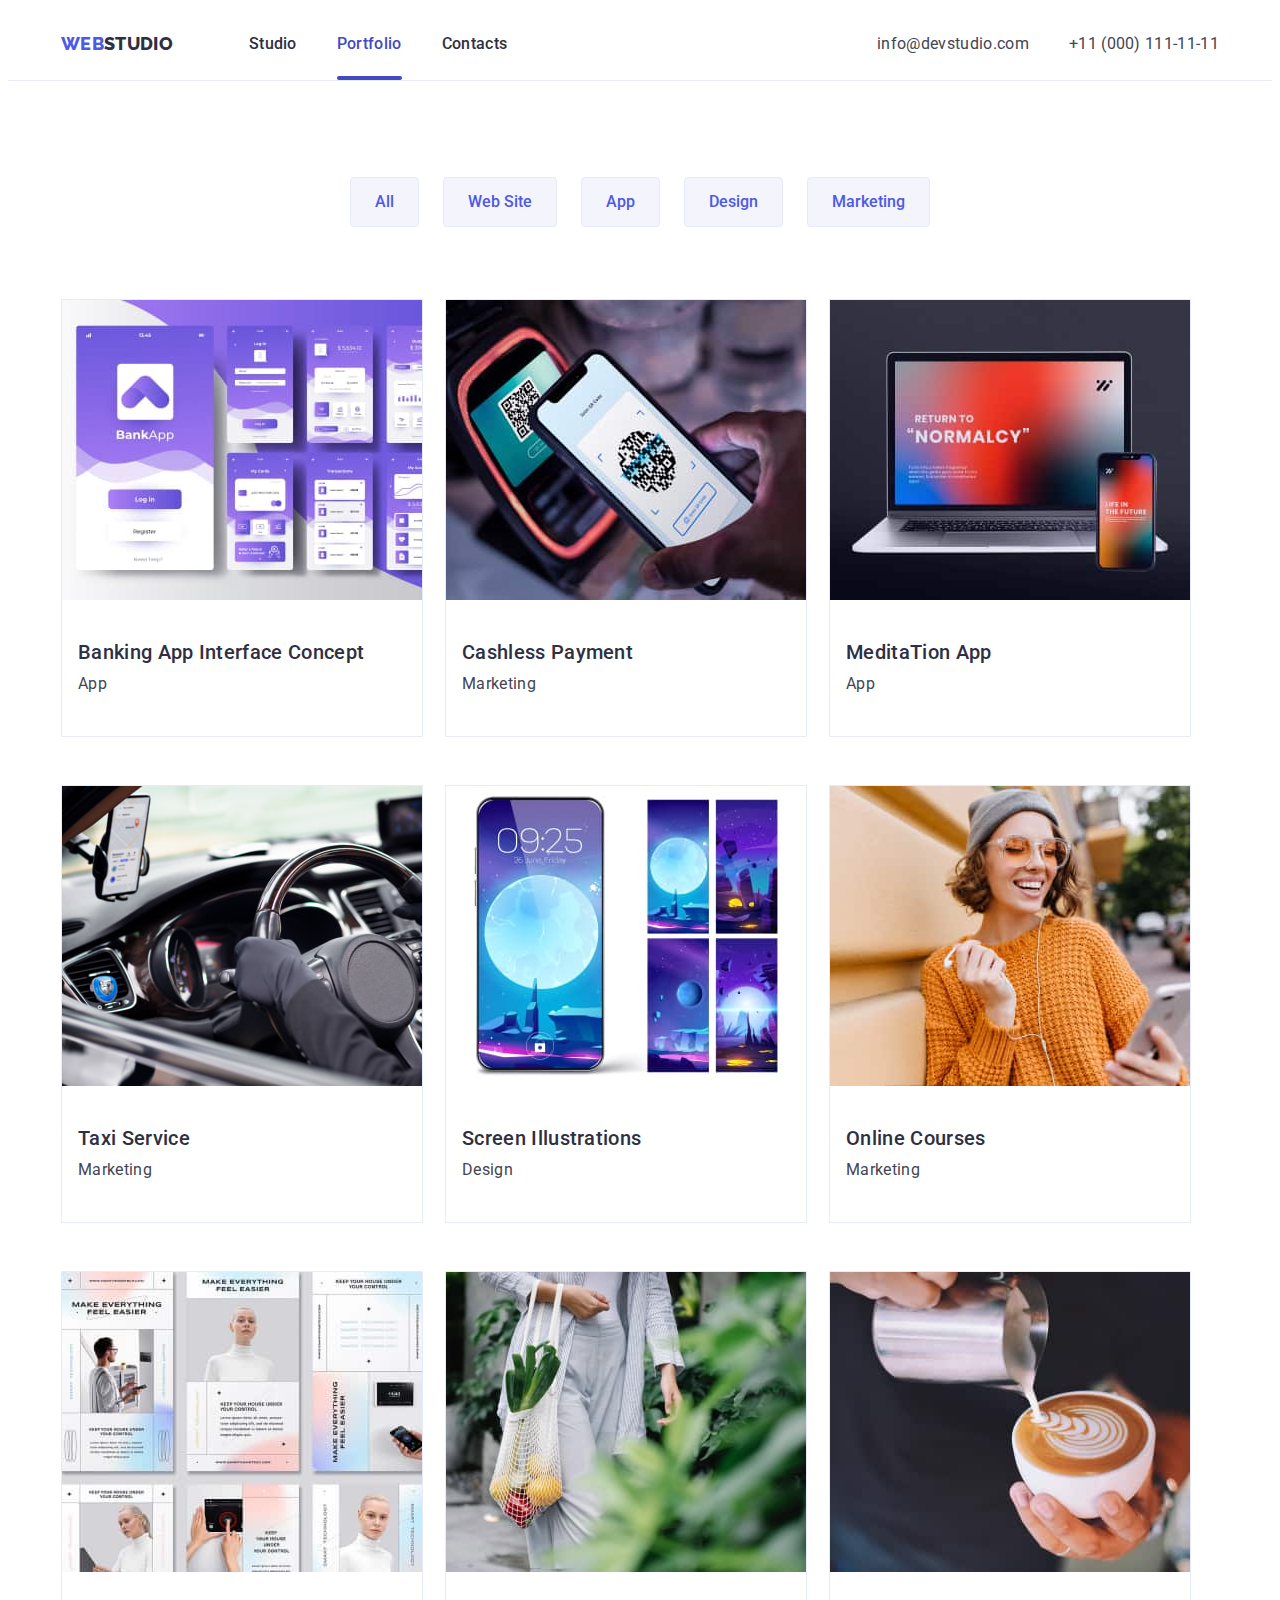
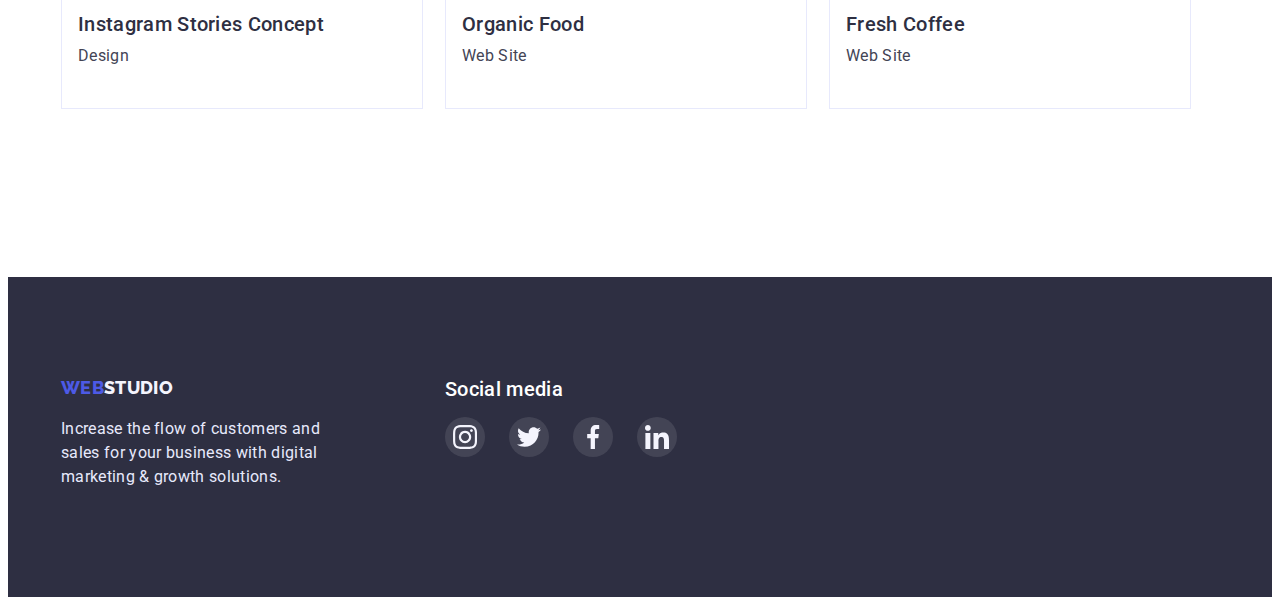
==== portofolio.html @ f8e9d080 "Initial commit" ====
<!DOCTYPE html>
<html lang="en">
  <head>
    <meta charset="UTF-8" />
    <meta http-equiv="X-UA-Compatible" content="IE=edge" />
    <meta name="viewport" content="width=device-width, initial-scale=1.0" />
    <title>Portfolio</title>
    <link rel="preconnect" href="https://fonts.googleapis.com" />
    <link rel="preconnect" href="https://fonts.gstatic.com" crossorigin />
    <link
      href="https://fonts.googleapis.com/css2?family=Raleway:wght@800&family=Roboto:wght@400;500;700&display=swap"
      rel="stylesheet"
    />
    <link
      rel="stylesheet"
      href="https://cdnjs.cloudflare.com/ajax/libs/modern-normalize/1.1.0/modern-normalize.min.css"
      integrity="sha512-wpPYUAdjBVSE4KJnH1VR1HeZfpl1ub8YT/NKx4PuQ5NmX2tKuGu6U/JRp5y+Y8XG2tV+wKQpNHVUX03MfMFn9Q=="
      crossorigin="anonymous"
      referrerpolicy="no-referrer"
    />
    <link rel="stylesheet" href="./css/styles.css" />
  </head>

  <body>
    <!--Шапка-->
    <header class="page-header">
      <div class="container">
        <nav class="site-nav">
          <a class="logo" href="./index.html">
            <span class="logo-accent">Web</span>Studio</a
          >
          <ul class="site-nav list">
            <li class="item">
              <a class="link" href="./index.html">Studio</a>
            </li>
            <li class="item">
              <a class="link current" href="./portofolio.html">Portfolio</a>
            </li>
            <li class="item"><a class="link" href="">Contacts</a></li>
          </ul>
        </nav>

        <address>
          <ul class="auth-nav list">
            <li class="item">
              <a class="link" href="mailto:info@devstudio.com"
                >info@devstudio.com</a
              >
            </li>
            <li class="item">
              <a class="link" href="tel:+110001111111">+11 (000) 111-11-11</a>
            </li>
          </ul>
        </address>
      </div>
    </header>

    <main>
      <section class="portfolio">
        <div class="container">
          <ul class="filters list">
            <li class="item">
              <button class="button" type="button">All</button>
            </li>
            <li class="item">
              <button class="button" type="button">Web Site</button>
            </li>
            <li class="item">
              <button class="button" type="button">App</button>
            </li>
            <li class="item">
              <button class="button" type="button">Design</button>
            </li>
            <li class="item">
              <button class="button" type="button">Marketing</button>
            </li>
          </ul>

          <ul class="portfolio-list list">
            <li class="portfolio-item">
              <a class="portfolio-link" href="">
                <div class="card-thumb">
                  <img
                    class="portfolio-image"
                    src="./images/banking-app.jpg"
                    alt="Banking App Interface"
                    width="360"
                  />
                  <div class="overlay">
                    <p>
                      14 Stylish and User-Friendly App Design Concepts · Task
                      Manager App · Calorie Tracker App · Exotic Fruit Ecommerce
                      App · Cloud Storage App
                    </p>
                  </div>
                </div>
                <div class="card-label">
                  <h3 class="subtitle">Banking App Interface Concept</h3>
                  <p class="text">App</p>
                </div>
              </a>
            </li>
            <li class="portfolio-item">
              <a class="portfolio-link" href="">
                <div class="card-thumb">
                  <img
                    class="image"
                    src="./images/cashless-payment.jpg"
                    alt="Cashless Payment with QR code"
                    width="360"
                  />
                  <div class="overlay">
                    <p>
                      14 Stylish and User-Friendly App Design Concepts · Task
                      Manager App · Calorie Tracker App · Exotic Fruit Ecommerce
                      App · Cloud Storage App
                    </p>
                  </div>
                </div>

                <div class="card-label">
                  <h3 class="subtitle">Cashless Payment</h3>
                  <p class="text">Marketing</p>
                </div>
              </a>
            </li>
            <li class="portfolio-item">
              <a class="portfolio-link" href="">
                <div class="card-thumb">
                  <img
                    class="image"
                    src="./images/meditation-app.jpg"
                    alt="Notebook and mobile phone"
                    width="360"
                  />
                  <div class="overlay">
                    <p>
                      14 Stylish and User-Friendly App Design Concepts · Task
                      Manager App · Calorie Tracker App · Exotic Fruit Ecommerce
                      App · Cloud Storage App
                    </p>
                  </div>
                </div>

                <div class="card-label">
                  <h3 class="subtitle">MeditaTion App</h3>
                  <p class="text">App</p>
                </div>
              </a>
            </li>
            <li class="portfolio-item">
              <a class="portfolio-link" href="">
                <div class="card-thumb">
                  <img
                    class="image"
                    src="./images/taxi-service.jpg"
                    alt="Driver behind wheel"
                    width="360"
                  />
                  <div class="overlay">
                    <p>
                      14 Stylish and User-Friendly App Design Concepts · Task
                      Manager App · Calorie Tracker App · Exotic Fruit Ecommerce
                      App · Cloud Storage App
                    </p>
                  </div>
                </div>

                <div class="card-label">
                  <h3 class="subtitle">Taxi Service</h3>
                  <p class="text">Marketing</p>
                </div>
              </a>
            </li>
            <li class="portfolio-item">
              <a class="portfolio-link" href="">
                <div class="card-thumb">
                  <img
                    class="image"
                    src="./images/screen-illustrations.jpg"
                    alt="Variants of screen ilustration with moon"
                    width="360"
                  />
                  <div class="overlay">
                    <p>
                      14 Stylish and User-Friendly App Design Concepts · Task
                      Manager App · Calorie Tracker App · Exotic Fruit Ecommerce
                      App · Cloud Storage App
                    </p>
                  </div>
                </div>

                <div class="card-label">
                  <h3 class="subtitle">Screen Illustrations</h3>
                  <p class="text">Design</p>
                </div>
              </a>
            </li>
            <li class="portfolio-item">
              <a class="portfolio-link" href="">
                <div class="card-thumb">
                  <img
                    class="image"
                    src="./images/online-courses.jpg"
                    alt="Girl listens sth on the phone"
                    width="360"
                  />
                  <div class="overlay">
                    <p>
                      14 Stylish and User-Friendly App Design Concepts · Task
                      Manager App · Calorie Tracker App · Exotic Fruit Ecommerce
                      App · Cloud Storage App
                    </p>
                  </div>
                </div>

                <div class="card-label">
                  <h3 class="subtitle">Online Courses</h3>
                  <p class="text">Marketing</p>
                </div>
              </a>
            </li>
            <li class="portfolio-item">
              <a class="portfolio-link" href="">
                <div class="card-thumb">
                  <img
                    class="image"
                    src="./images/instagram-stories-concept.jpg"
                    alt="Some photos from instagram"
                    width="360"
                  />
                  <div class="overlay">
                    <p>
                      14 Stylish and User-Friendly App Design Concepts · Task
                      Manager App · Calorie Tracker App · Exotic Fruit Ecommerce
                      App · Cloud Storage App
                    </p>
                  </div>
                </div>

                <div class="card-label">
                  <h3 class="subtitle">Instagram Stories Concept</h3>
                  <p class="text">Design</p>
                </div>
              </a>
            </li>
            <li class="portfolio-item">
              <a class="portfolio-link" href="">
                <div class="card-thumb">
                  <img
                    class="image"
                    src="./images/organic-food.jpg"
                    alt="Vegetables in bag"
                    width="360"
                  />
                  <div class="overlay">
                    <p>
                      14 Stylish and User-Friendly App Design Concepts · Task
                      Manager App · Calorie Tracker App · Exotic Fruit Ecommerce
                      App · Cloud Storage App
                    </p>
                  </div>
                </div>

                <div class="card-label">
                  <h3 class="subtitle">Organic Food</h3>
                  <p class="text">Web Site</p>
                </div>
              </a>
            </li>
            <li class="portfolio-item">
              <a class="portfolio-link" href="">
                <div class="card-thumb">
                  <img
                    class="image"
                    src="./images/fresh-coffee.jpg"
                    alt="Cap of coffee"
                    width="360"
                  />
                  <div class="overlay">
                    <p>
                      14 Stylish and User-Friendly App Design Concepts · Task
                      Manager App · Calorie Tracker App · Exotic Fruit Ecommerce
                      App · Cloud Storage App
                    </p>
                  </div>
                </div>

                <div class="card-label">
                  <h3 class="subtitle">Fresh Coffee</h3>
                  <p class="text">Web Site</p>
                </div>
              </a>
            </li>
          </ul>
        </div>
      </section>
    </main>

    <!--Footer-->
    <footer class="footer">
      <div class="container">
        <div class="studio">
          <a class="logo" href="./index.html">
            <span class="logo-accent">Web</span>Studio</a
          >
          <p class="text">
            Increase the flow of customers and sales for your business with
            digital marketing & growth solutions.
          </p>
        </div>

        <div class="social-media">
          <h3 class="social-media subtitle">Social media</h3>
          <ul class="social-list list">
            <li class="social-item">
              <a class="social-link inverted" href="">
                <svg class="social-icon">
                  <use href="./images/icons.svg#icon-instagram"></use>
                </svg>
              </a>
            </li>
            <li class="social-item">
              <a class="social-link inverted" href="">
                <svg class="social-icon">
                  <use href="./images/icons.svg#icon-twitter"></use>
                </svg>
              </a>
            </li>
            <li class="social-item">
              <a class="social-link inverted" href="">
                <svg class="social-icon">
                  <use href="./images/icons.svg#icon-facebook"></use>
                </svg>
              </a>
            </li>
            <li class="social-item">
              <a class="social-link inverted" href="">
                <svg class="social-icon">
                  <use href="./images/icons.svg#icon-linkedin"></use>
                </svg>
              </a>
            </li>
          </ul>
        </div>
      </div>
    </footer>

    <!--Scripts-->
    <script src="./js/modal.js"></script>
  </body>
</html>
---- css/styles.css ----
:root {
  /*Fonts*/
  --text-color-primary: #434455; /*slate*/
  --text-color-secondary: #e7e9fc; /*cornflower*/
  --title-color-primary: #2e2f42; /*navy blue*/
  --title-color-inverted: #ffffff; /*white*/
  --logo-color-dark: #2e2f42; /*navy blue*/
  --logo-color-light: #f4f4fd; /*cloud*/
  --logo-color-accent: #4d5ae5; /*Iris*/
  --text-color-hover: #404bbf; /*ocean*/
  /*Backgrounds*/
  --bg-color-main: #ffffff; /*white*/
  --bg-color-light-primary: #f4f4fd; /*cloud*/
  --bg-color-light-secondary: #e7e9fc; /*cornflower*/
  --bg-color-modal: #fcfcfc;
  --bg-color-dark: #2e2f42; /*navy blue*/
  --bg-color-accent: #4d5ae5; /*Iris*/
  --bg-color-hover: #404bbf; /*ocean*/
  --bg-color-hover-footer: #31d0aa; /*green*/
  --bg-color-inactive: #8e8f99; /*light slate*/
}

body {
  color: var(--primary-text-color);
  font-family: "Roboto", sans-serif;
  font-weight: 400;
  font-size: 16px;
  line-height: 1.5;
  background-color: var(bg-color-main);
  letter-spacing: 0.02em;
}

p,
h1,
h2,
h3,
h4,
h5,
h6 {
  margin-top: 0;
}
.list {
  display: flex;
  list-style-type: none;
  margin: 0;
  padding: 0;
}

.container {
  width: 1158px;
  margin: 0 auto;
  padding-left: 15px;
  padding-right: 15px;
}

/*Header*/
.page-header {
  background-color: var(--bg-color-main);
  border-bottom: 1px solid var(--bg-color-light-secondary);
}

.page-header .container {
  display: flex;
  align-items: center;
  justify-content: space-between;
}

.logo {
  padding-top: 24px;
  padding-bottom: 24px;
  margin-right: 76px;

  font-family: "Raleway", sans-serif;
  color: var(--logo-color-dark);
  font-weight: 800;
  font-size: 18px;
  line-height: 1.33;
  text-transform: uppercase;
  text-decoration: none;
}
.logo-accent {
  color: var(--logo-color-accent);
}

.site-nav,
.auth-nav {
  display: flex;
}

.site-nav .item:not(:last-child),
.auth-nav .item:not(:last-child) {
  margin-right: 40px;
}

.site-nav .link {
  position: relative;
  display: block;
  padding: 24px 0px;

  color: var(--title-color-primary);
  font-weight: 500;
  font-size: 16px;
  line-height: 1.5;
  text-decoration: none;

  transition: color 250ms cubic-bezier(0.4, 0, 0.2, 1);
}

.site-nav .link.current::after {
  position: absolute;
  bottom: 0;
  left: 0;

  content: "";
  width: 100%;
  height: 4px;

  background-color: currentColor;
  border-radius: 2px;
}

.site-nav .link:focus,
.site-nav .link:hover {
  color: var(--text-color-hover);
}

.site-nav .link.current {
  color: var(--text-color-hover);
}
.auth-nav .link {
  display: block;
  padding-top: 24px;
  padding-bottom: 24px;

  color: var(--text-color-primary);
  font-style: normal;
  text-decoration: none;

  transition: color 250ms cubic-bezier(0.4, 0, 0.2, 1);
}

.auth-nav .link:focus,
.auth-nav .link:hover {
  color: var(--text-color-hover);
}

/*Hero*/
.hero-section {
  max-width: 1440px;
  height: 600px;
  margin-right: auto;
  margin-left: auto;
  padding-top: 188px;
  padding-bottom: 188px;
  text-align: center;
  background-color: var(--bg-color-dark);
  background-image: linear-gradient(
      rgba(46, 47, 66, 0.7),
      rgba(46, 47, 66, 0.7)
    ),
    url(../images/people-office.jpg);
  background-size: cover;
  background-position: center;
}

.hero-section .title {
  margin-left: auto;
  margin-right: auto;
  margin-bottom: 48px;
  width: 496px;

  color: var(--title-color-inverted);
  font-size: 56px;
  line-height: 1.07;
}
.order-button {
  padding: 16px 32px;

  background-color: var(--bg-color-accent);
  color: var(--title-color-inverted);
  border: none;
  border-radius: 4px;
  font-family: inherit;
  font-weight: 500;
  font-size: 16px;
  line-height: 1.5;

  transition: background-color 250ms cubic-bezier(0.4, 0, 0.2, 1);
}

.order-button:hover,
.order-button:focus {
  background-color: var(--bg-color-hover);
  cursor: pointer;
}

/*Features*/
.features-section {
  padding-top: 120px;
  padding-bottom: 120px;
}
.title {
  margin-bottom: 72px;
  color: var(--primary-title-color);
  font-size: 36px;
  line-height: 1.11;
}
.features-list {
  display: flex;
  gap: 24px;
}

.features-box {
  display: flex;
  justify-content: center;
  align-items: center;
  height: 112px;
  background-color: var(--bg-color-light-primary);
}

.subtitle {
  margin-top: 8px;
  margin-bottom: 8px;
  color: var(--title-color-primary);
  font-weight: 500;
  font-size: 20px;
  line-height: 1.2;
}
.text {
  margin-bottom: 8px;
}
.work-list-section {
  padding-bottom: 120px;

  text-align: center;
}
.work-list {
  display: flex;
  justify-content: space-between;
  padding-bottom: 0;
}

.image {
  display: block;
}

/*Our team*/
.our-team-section {
  text-align: center;
  padding-top: 120px;
  padding-bottom: 120px;
  background-color: var(--bg-color-light-primary);
}

.team-list {
  display: flex;
}

.team-card {
  margin-right: 24px;
  background-color: var(--bg-color-main);
  box-shadow: 0px 1px 6px rgba(46, 47, 66, 0.08),
    0px 1px 1px rgba(46, 47, 66, 0.16), 0px 2px 1px rgba(46, 47, 66, 0.08);
  border-radius: 0px 0px 4px 4px;
}

.team-card:last-child {
  margin-right: 0;
}

.card-label {
  padding: 32px 16px;
}

.social-list {
  display: flex;
  justify-content: center;
  gap: 24px;
}

.social-item {
  width: 40px;
  height: 40px;
}

.social-link {
  display: flex;
  justify-content: center;
  align-items: center;
  width: 100%;
  height: 100%;
  background-color: var(--bg-color-accent);
  border-radius: 50%;
  fill: var(--bg-color-light-primary);

  transition: background-color 250ms cubic-bezier(0.4, 0, 0.2, 1);
}

.social-icon {
  width: 16px;
  height: 16px;
  /* fill: currentColor; */
}
.social-link:hover,
.social-link:focus {
  background-color: var(--bg-color-hover);
}

/*Customers*/
.customers-section {
  padding-top: 130px;
  padding-bottom: 120px;
  text-align: center;
}

.customers-list {
  display: flex;
  justify-content: center;
  gap: 24px;
}

.customers-item {
  width: 168px;
  height: 88px;
}
.customers-link {
  display: flex;
  justify-content: center;
  align-items: center;
  width: 100%;
  height: 100%;

  background-color: var(--bg-color-light-main);
  border: 1px solid var(--bg-color-inactive);
  border-radius: 4px;
  fill: var(--bg-color-inactive);

  transition-property: fill, border-color;
  transition-duration: 250ms;
  transition-timing-function: cubic-bezier(0.4, 0, 0.2, 1);
}

.customers-link:hover,
.customers-link:focus {
  fill: var(--bg-color-hover);
  border-color: var(--bg-color-hover);
}

/*Footer*/
.footer {
  background-color: var(--bg-color-dark);
  padding-top: 100px;
  padding-bottom: 100px;
}
.footer .container {
  display: flex;
}

.footer .logo {
  padding: 0 0;
  margin-right: 0;
  margin-bottom: 16px;

  font-family: "Raleway", sans-serif;
  color: var(--logo-color-light);
  font-weight: 800;
  font-size: 18px;
  line-height: 1.17;
  text-transform: uppercase;
}
.footer .text {
  padding-top: 16px;
  width: 264px;
  color: var(--text-color-secondary);
}

.studio {
  display: block;
  margin-right: 120px;
}

.social-media {
  display: block;
}

.social-media .subtitle {
  color: var(--title-color-inverted);
  margin-top: 0;
  margin-bottom: 16px;
}

.social-link.inverted {
  background-color: rgba(255, 255, 255, 0.1);
  fill: var(--logo-color-light);

  transition: background-color 250ms cubic-bezier(0.4, 0, 0.2, 1);
}

.social-media .social-icon {
  width: 24px;
  height: 24px;
}

.social-link.inverted:hover,
.social-link.inverted:focus {
  background-color: var(--bg-color-hover-footer);
}

/*PORTFOLIO*/
.portfolio {
  padding-top: 96px;
  padding-bottom: 120px;
}

.filters {
  display: flex;
  justify-content: center;
  margin-bottom: 72px;
}

.filters .item:not(:last-child) {
  margin-right: 24px;
}

.filters .button {
  padding: 12px 24px;
  background-color: var(--bg-color-light-primary);
  border: 1px solid var(--bg-color-light-secondary);
  border-radius: 4px;
  color: var(--logo-color-accent);
  font-family: inherit;
  font-weight: 500;
  font-size: 16px;
  line-height: 1.5;

  transition-property: background-color, border-color, color, box-shadow;
  transition-duration: 250ms;
  transition-timing-function: cubic-bezier(0.4, 0, 0.2, 1);
}
.filters .button:focus,
.filters .button:hover {
  background-color: var(--bg-color-hover);
  border-color: var(--bg-color-hover);
  box-shadow: 0px 3px 1px rgba(0, 0, 0, 0.1), 0px 2px 1px rgba(0, 0, 0, 0.08),
    0px 2px 2px rgba(0, 0, 0, 0.12);
  color: var(--title-color-inverted);
  cursor: pointer;
}

.portfolio-list {
  display: flex;
  flex-wrap: wrap;
}

.portfolio-item {
  width: 360px;
  margin-right: 24px;
  margin-bottom: 48px;
}

.portfolio-item:nth-child(3n) {
  margin-right: 0;
}

.portfolio-link {
  display: block;
  width: 100%;
  border: 1px solid var(--bg-color-light-secondary);
  text-decoration: none;

  transition: box-shadow 250ms cubic-bezier(0.4, 0, 0.2, 1);
}

.portfolio-link:hover {
  opacity: 1;
  box-shadow: 0px 1px 6px rgba(46, 47, 66, 0.08),
    0px 1px 1px rgba(46, 47, 66, 0.16), 0px 2px 1px rgba(46, 47, 66, 0.08);
}

.card-thumb {
  position: relative;
  overflow: hidden;
}

.portfolio-image {
  display: block;
  width: 100%;
  border-color: transparent;
}

.overlay {
  position: absolute;
  top: 0;
  left: 0;
  width: 100%;
  height: 100%;
  transform: translateY(100%);

  padding: 32px 40px;
  margin-bottom: 0;

  color: var(--logo-color-light);
  background-color: var(--bg-color-accent);

  opacity: 0;

  transition-property: opacity, transform;
  transition-duration: 250ms;
  transition-timing-function: cubic-bezier(0.4, 0, 0.2, 1);
}

.portfolio-link:hover .overlay,
.portfolio-link:focus .overlay {
  transform: translateY(0);
  opacity: 1;
}

.portfolio-item .card-label {
  color: var(--text-color-primary);
}

.backdrop {
  position: fixed;
  top: 0;
  left: 0;
  width: 100%;
  height: 100%;
  padding: 20px 0px;
  background-color: rgba(46, 47, 66, 0.4);

  transition-property: transform, opacity, visibility;
  transition-duration: 250ms;
  transition-timing-function: cubic-bezier(0.4, 0, 0.2, 1);
}

.backdrop.is-hidden {
  opacity: 0;
  visibility: hidden;
  pointer-events: none;

  transform: scale(1.25);
}

.modal {
  position: absolute;
  top: 50%;
  left: 50%;
  transform: translate(-50%, -50%);
  width: 100%;
  height: 100%;
  max-width: 408px;
  max-height: 576px;
  border-radius: 4px;
  background-color: var(--bg-color-modal);
  overflow: auto;
}

.modal-close {
  position: absolute;
  top: 24px;
  right: 24px;

  width: 24px;
  height: 24px;
  background-color: var(--bg-color-light-secondary);
  border: 1px solid rgba(0, 0, 0, 0.1);
  border-radius: 50%;
}

.modal-close:hover {
  background-color: var(--bg-color-hover);
  border-color: var(--bg-color-hover);
  fill: var(--title-color-inverted);
  cursor: pointer;
}

.modal-icon {
  display: block;
  width: 8px;
  height: 8px;
  margin: auto;
}
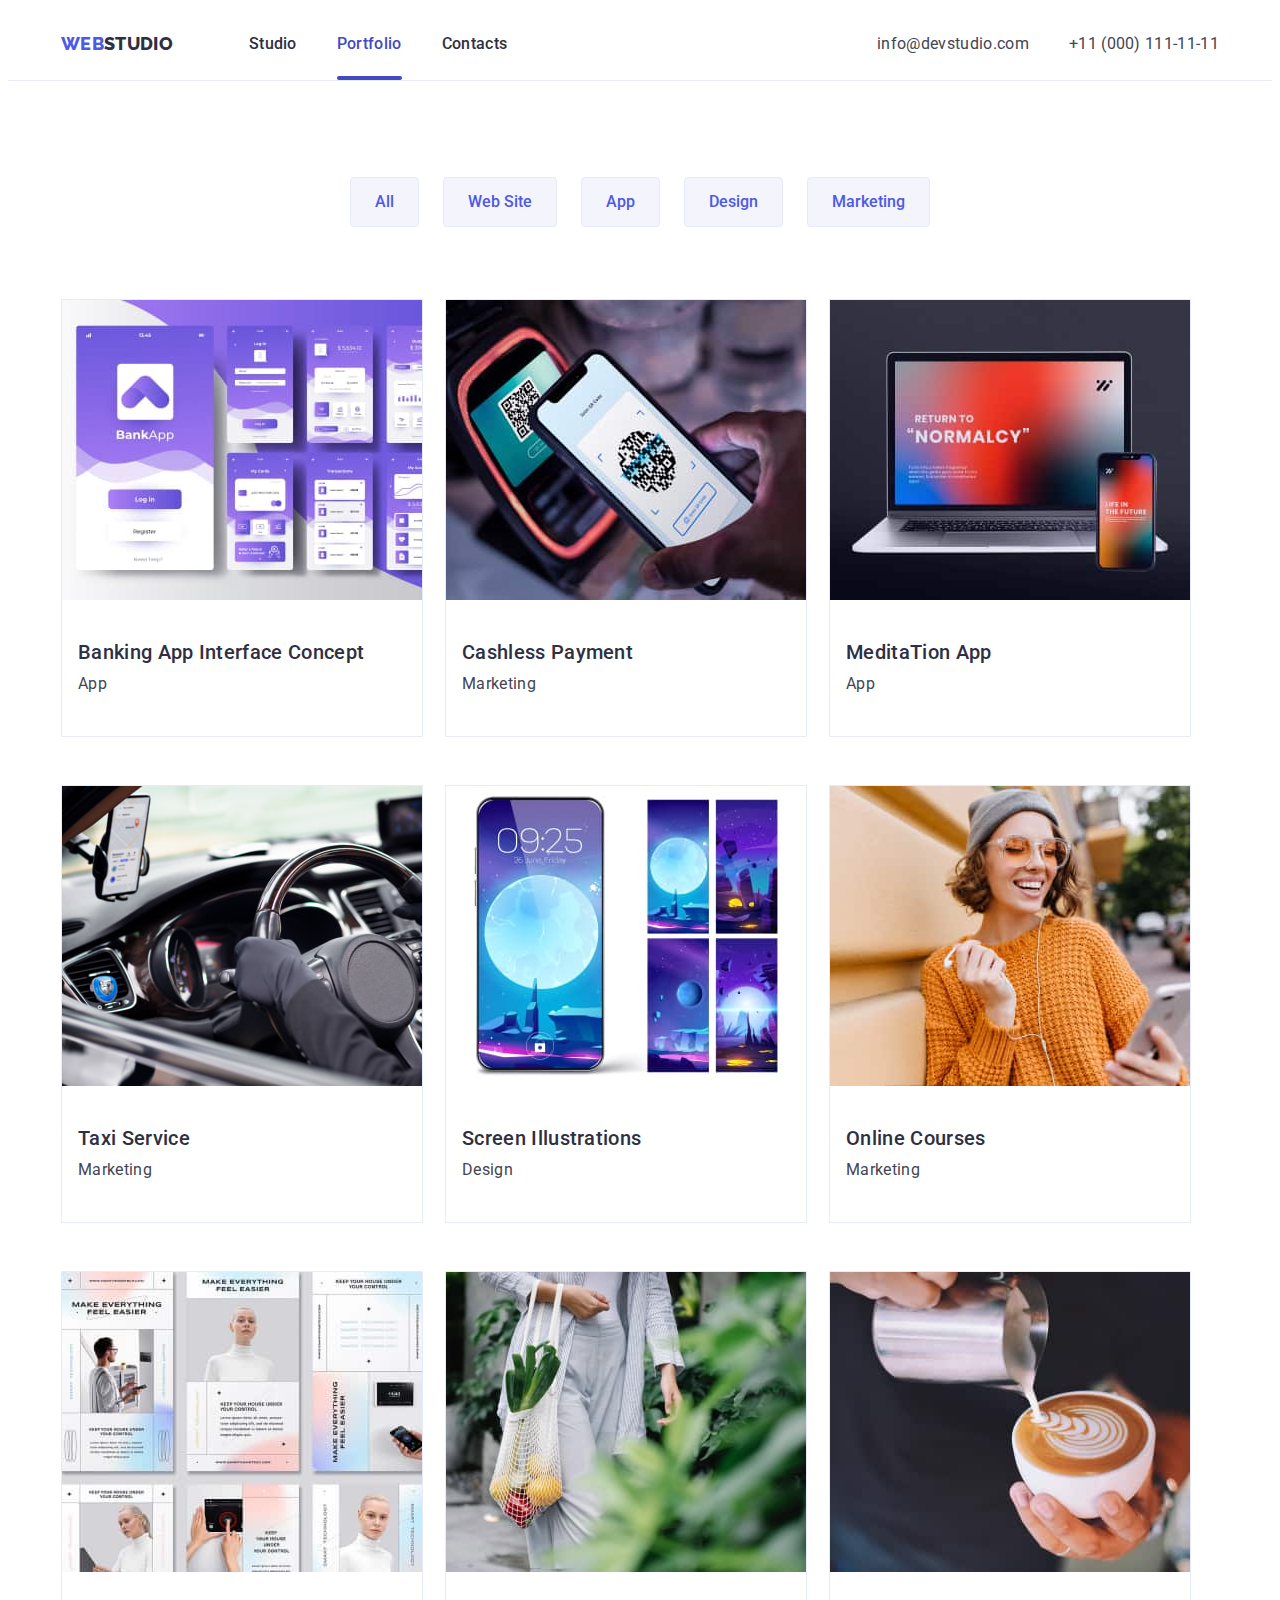
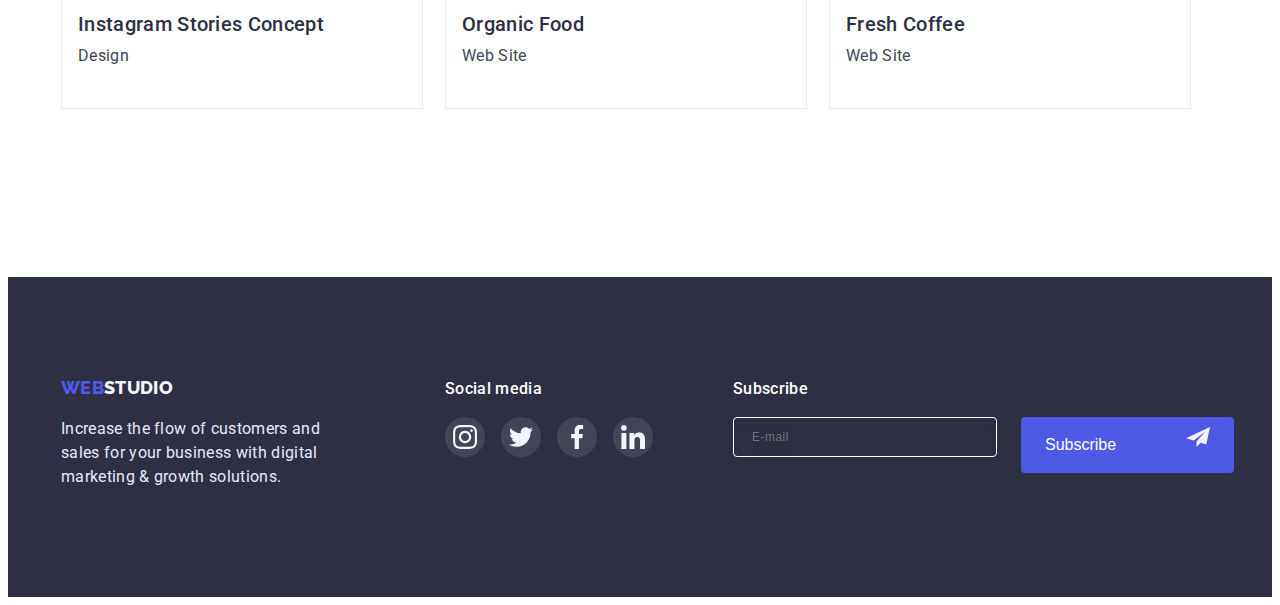
==== commit 70e98c31: "changes 0603" ====
--- a/portofolio.html
+++ b/portofolio.html
@@ -343,6 +343,26 @@
             </li>
           </ul>
         </div>
+        <div class="subscribe">
+          <p class="subtitle">Subscribe</p>
+          <div class="subscribe-form">
+            <label class="email-label">
+              <input
+                class="email-input"
+                type="email"
+                name="email"
+                placeholder="E-mail"
+              />
+            </label>
+
+            <div class="subscribe-send">
+              <button class="subscribe-btn" type="submit">Subscribe</button>
+              <svg class="icon-send">
+                <use href="./images/icons.svg#icon-send"></use>
+              </svg>
+            </div>
+          </div>
+        </div>
       </div>
     </footer>
 
--- a/css/styles.css
+++ b/css/styles.css
@@ -368,6 +368,16 @@
   line-height: 1.17;
   text-transform: uppercase;
 }
+
+.footer .subtitle {
+  margin-top: 0;
+  margin-bottom: 16px;
+  color: var(--title-color-inverted);
+  font-weight: 500;
+  font-size: 16px;
+  line-height: 1.5;
+}
+
 .footer .text {
   padding-top: 16px;
   width: 264px;
@@ -381,12 +391,11 @@
 
 .social-media {
   display: block;
-}
-
-.social-media .subtitle {
-  color: var(--title-color-inverted);
-  margin-top: 0;
-  margin-bottom: 16px;
+  margin-right: 80px;
+}
+
+.social-list.list {
+  gap: 16px;
 }
 
 .social-link.inverted {
@@ -404,6 +413,64 @@
 .social-link.inverted:hover,
 .social-link.inverted:focus {
   background-color: var(--bg-color-hover-footer);
+}
+
+/*Form Subscribe*/
+
+.subscribe-form {
+  display: flex;
+}
+
+.email-label {
+}
+
+.email-input {
+  box-sizing: border-box;
+  width: 264px;
+  height: 40px;
+  margin-right: 24px;
+  padding: 8px 18px;
+
+  border: 1px solid var(--bg-color-main);
+  filter: drop-shadow(0px 4px 4px rgba(0, 0, 0, 0.15));
+  border-radius: 4px;
+  background-color: transparent;
+}
+
+.email-input[placeholder] {
+  color: var(--title-color-inverted);
+  font-size: 12px;
+  line-height: 2;
+  letter-spacing: 0.04em;
+}
+
+.subscribe-send {
+  width: 165px;
+  height: 40px;
+  padding: 8px 24px;
+
+  display: flex;
+  text-align: center;
+  justify-content: space-between;
+  background-color: var(--bg-color-accent);
+  border-radius: 4px;
+}
+
+.subscribe-btn {
+  padding: 0;
+  color: var(--title-color-inverted);
+  font-weight: 500;
+  font-size: 16px;
+  line-height: 1.5;
+
+  background-color: transparent;
+  border: none;
+}
+
+.icon-send {
+  width: 24px;
+  height: 24px;
+  fill: var(--logo-color-light);
 }
 
 /*PORTFOLIO*/
@@ -574,9 +641,78 @@
   cursor: pointer;
 }
 
-.modal-icon {
+.icon-close {
   display: block;
   width: 8px;
   height: 8px;
   margin: auto;
 }
+
+.modal-form {
+  position: absolute;
+  top: 72px;
+  left: 24px;
+  right: 24px;
+  color: var(--bg-color-inactive);
+  font-size: 12px;
+}
+
+.modal-form .subtitle {
+  margin-top: 0;
+  margin-bottom: 16px;
+  margin-left: auto;
+  margin-right: auto;
+  font-size: 16px;
+  line-height: 1.5;
+}
+
+.subscribe-list {
+  display: flex;
+  flex-direction: column;
+}
+
+.subscribe-field {
+  position: relative;
+  margin-bottom: 8px;
+  /*  display: flex;
+  flex-direction: column; */
+}
+
+.subscribe-field .label {
+  margin-bottom: 4px;
+}
+
+.subscribe-field .input {
+  width: 100%;
+  padding: 11px 16px 11px 38px;
+
+  border: 1px solid rgba(33, 33, 33, 0.2);
+  border-radius: 4px;
+}
+
+.icon {
+  position: absolute;
+  top: 11px;
+  left: 16px;
+  width: 18px;
+  height: 24px;
+}
+
+textarea[placeholder] {
+  color: rgba(46, 47, 66, 0.4);
+}
+
+.send-btn {
+  width: 169px;
+  height: 56px;
+  margin: 0 auto;
+  padding: 16px 32px;
+  font-weight: 500;
+  font-size: 16px;
+  line-height: 1.5;
+  color: var(--title-color-inverted);
+  background-color: var(--bg-color-accent);
+  box-shadow: 0px 4px 4px rgba(0, 0, 0, 0.15);
+  border: none;
+  border-radius: 4px;
+}
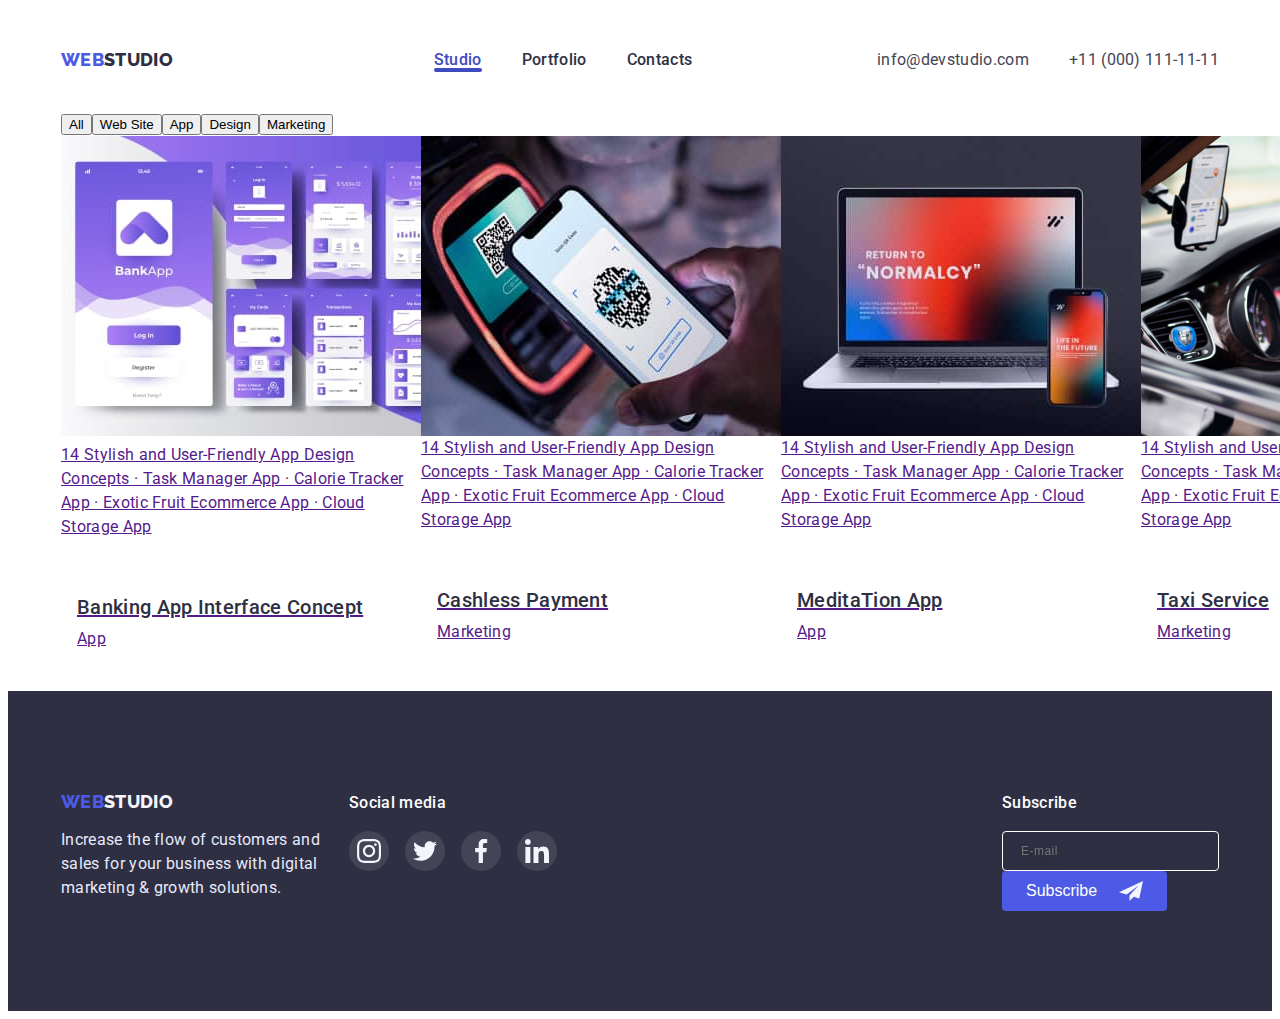
==== commit 0cb0c094: "Changes 1803 modal-menu" ====
--- a/portofolio.html
+++ b/portofolio.html
@@ -22,25 +22,23 @@
   </head>
 
   <body>
-    <!--Шапка-->
     <header class="page-header">
-      <div class="container">
-        <nav class="site-nav">
-          <a class="logo" href="./index.html">
-            <span class="logo-accent">Web</span>Studio</a
-          >
+      <div class="menu-desktop container">
+        <a class="logo" href="./index.html">
+          <span class="logo-accent">Web</span>Studio</a
+        >
+        <nav class="nav-desktop">
           <ul class="site-nav list">
             <li class="item">
-              <a class="link" href="./index.html">Studio</a>
-            </li>
-            <li class="item">
-              <a class="link current" href="./portofolio.html">Portfolio</a>
+              <a class="link current" href="./index.html">Studio</a>
+            </li>
+            <li class="item">
+              <a class="link" href="./portofolio.html">Portfolio</a>
             </li>
             <li class="item"><a class="link" href="">Contacts</a></li>
           </ul>
         </nav>
-
-        <address>
+        <address class="auth-desktop">
           <ul class="auth-nav list">
             <li class="item">
               <a class="link" href="mailto:info@devstudio.com"
@@ -52,6 +50,84 @@
             </li>
           </ul>
         </address>
+        <button
+          class="menu-button js-open-menu"
+          type="button"
+          aria-expanded="false"
+        >
+          <svg width="40" height="40" aria-label="mobile menu">
+            <use
+              class="icon-menu"
+              href="./images/icons.svg#icon-menu-burger"
+            ></use>
+          </svg>
+        </button>
+      </div>
+
+      <div class="menu-mobile js-menu-container">
+        <div class="container">
+          <button class="modal-close js-close-menu" type="button">
+            <svg class="icon-close">
+              <use href="./images/icons.svg#icon-close"></use>
+            </svg>
+          </button>
+          <nav class="mobile-nav">
+            <ul class="site-nav list">
+              <li class="item">
+                <a class="link current" href="./index.html">Studio</a>
+              </li>
+              <li class="item">
+                <a class="link" href="./portofolio.html">Portfolio</a>
+              </li>
+              <li class="item"><a class="link" href="">Contacts</a></li>
+            </ul>
+          </nav>
+
+          <address class="mobile-auth">
+            <ul class="auth-nav list">
+              <li class="item">
+                <a class="link tel" href="tel:+110001111111"
+                  >+11 (000) 111-11-11</a
+                >
+              </li>
+              <li class="item">
+                <a class="link" href="mailto:info@devstudio.com"
+                  >info@devstudio.com</a
+                >
+              </li>
+              <ul class="social-list list">
+                <li class="social-item">
+                  <a class="social-link" href="">
+                    <svg class="social-icon">
+                      <use href="./images/icons.svg#icon-instagram"></use>
+                    </svg>
+                  </a>
+                </li>
+                <li class="social-item">
+                  <a class="social-link" href="">
+                    <svg class="social-icon">
+                      <use href="./images/icons.svg#icon-twitter"></use>
+                    </svg>
+                  </a>
+                </li>
+                <li class="social-item">
+                  <a class="social-link" href="">
+                    <svg class="social-icon">
+                      <use href="./images/icons.svg#icon-facebook"></use>
+                    </svg>
+                  </a>
+                </li>
+                <li class="social-item">
+                  <a class="social-link" href="">
+                    <svg class="social-icon">
+                      <use href="./images/icons.svg#icon-linkedin"></use>
+                    </svg>
+                  </a>
+                </li>
+              </ul>
+            </ul>
+          </address>
+        </div>
       </div>
     </header>
 
@@ -297,7 +373,6 @@
       </section>
     </main>
 
-    <!--Footer-->
     <footer class="footer">
       <div class="container">
         <div class="studio">
--- a/css/styles.css
+++ b/css/styles.css
@@ -39,6 +39,7 @@
 h6 {
   margin-top: 0;
 }
+
 .list {
   display: flex;
   list-style-type: none;
@@ -47,29 +48,105 @@
 }
 
 .container {
-  width: 1158px;
+  width: 100%;
   margin: 0 auto;
-  padding-left: 15px;
-  padding-right: 15px;
+  padding-left: 16px;
+  padding-right: 16px;
+}
+@media screen and (min-width: 428px) {
+  .container {
+    max-width: 428px;
+  }
+}
+@media screen and (min-width: 768px) {
+  .container {
+    max-width: 768px;
+  }
+}
+@media screen and (min-width: 1200px) {
+  .container {
+    max-width: 1158px;
+    padding-left: 15px;
+    padding-right: 15px;
+  }
 }
 
 /*Header*/
-.page-header {
-  background-color: var(--bg-color-main);
-  border-bottom: 1px solid var(--bg-color-light-secondary);
-}
-
-.page-header .container {
+
+/*desktop-menu*/
+.menu-desktop {
   display: flex;
   align-items: center;
   justify-content: space-between;
-}
-
+  width: 100%;
+}
+@media screen and (max-width: 767px) {
+  .nav-desktop,
+  .auth-desktop {
+    display: none;
+  }
+}
+@media screen and (msn-width: 768px) {
+  .nav-desktop,
+  .auth-desktop {
+    display: block;
+  }
+}
+.site-nav,
+.auth-nav {
+  gap: 40px;
+}
+@media screen and (min-width: 768px) and (max-width: 1199px) {
+  .auth-nav {
+    flex-direction: column;
+    row-gap: 12px;
+  }
+}
+.site-nav .link {
+  position: relative;
+  display: block;
+  color: var(--title-color-primary);
+  font-weight: 500;
+  font-size: 16px;
+  line-height: 1.5;
+  text-decoration: none;
+  transition: color 250ms cubic-bezier(0.4, 0, 0.2, 1);
+}
+.site-nav .link.current::after {
+  position: absolute;
+  bottom: 0;
+  left: 0;
+  content: "";
+  width: 100%;
+  height: 4px;
+  background-color: currentColor;
+  border-radius: 2px;
+}
+@media screen and (max-width: 767px) {
+  .site-nav .link.current::after {
+    display: none;
+  }
+}
+.site-nav .link:focus,
+.site-nav .link:hover {
+  color: var(--text-color-hover);
+}
+.site-nav .link.current {
+  color: var(--text-color-hover);
+}
+.auth-nav .link {
+  display: block;
+  color: var(--text-color-primary);
+  font-style: normal;
+  text-decoration: none;
+  transition: color 250ms cubic-bezier(0.4, 0, 0.2, 1);
+}
+.auth-nav .link:focus,
+.auth-nav .link:hover {
+  color: var(--text-color-hover);
+}
 .logo {
-  padding-top: 24px;
-  padding-bottom: 24px;
-  margin-right: 76px;
-
+  display: block;
   font-family: "Raleway", sans-serif;
   color: var(--logo-color-dark);
   font-weight: 800;
@@ -78,80 +155,118 @@
   text-transform: uppercase;
   text-decoration: none;
 }
+@media screen and (min-width: 768px) {
+  .logo {
+    margin-right: 120px;
+  }
+}
+@media screen and (min-width: 1200px) {
+  .logo {
+    margin-right: 76px;
+  }
+}
 .logo-accent {
   color: var(--logo-color-accent);
 }
 
-.site-nav,
+.menu-button {
+  display: inline-flex;
+  margin: 0;
+  padding: 0;
+  stroke: var(--logo-color-dark);
+  border: none;
+  background-color: transparent;
+}
+@media screen and (min-width: 768px) {
+  .menu-button {
+    display: none;
+  }
+}
+
+/*mobile-menu*/
+.menu-mobile {
+  position: fixed;
+  top: 0;
+  right: 0;
+  width: 100%;
+  height: 100%;
+  padding: 40px;
+  padding-right: 35px;
+  background-color: rgba(46, 47, 66, 0.4);
+  opacity: 0;
+  visibility: hidden;
+  pointer-events: none;
+
+  transition-property: transform, opacity, visibility;
+  transition-duration: 250ms;
+  transition-timing-function: cubic-bezier(0.4, 0, 0.2, 1);
+}
+@media screen and (min-width: 768px) {
+  .menu-mobile {
+    display: none;
+  }
+}
+@media screen and (max-width: 767px) {
+  .menu-mobile.is-open {
+    opacity: 1;
+    visibility: visible;
+    pointer-events: auto;
+  }
+}
+.menu-mobile > .container {
+  position: fixed;
+  top: 0;
+  right: 0;
+  height: 100%;
+  min-width: 328px;
+  max-height: 796px;
+  display: flex;
+  flex-direction: column;
+  justify-content: space-between;
+  background-color: var(--bg-color-main);
+}
+
+.mobile-nav,
 .auth-nav {
-  display: flex;
-}
-
-.site-nav .item:not(:last-child),
-.auth-nav .item:not(:last-child) {
-  margin-right: 40px;
-}
-
-.site-nav .link {
-  position: relative;
-  display: block;
-  padding: 24px 0px;
-
-  color: var(--title-color-primary);
+  padding-top: 40px;
+  padding-bottom: 40px;
+}
+
+.menu-mobile .site-nav,
+.menu-mobile .auth-nav {
+  flex-direction: column;
+  width: fit-content;
+}
+
+.menu-mobile .auth-nav .link.tel,
+.menu-mobile .site-nav .link {
+  font-weight: 700;
+  font-size: 36px;
+  line-height: 1.11;
+  letter-spacing: 0.02em;
+}
+.menu-mobile .auth-nav .link {
+  width: 353px;
   font-weight: 500;
-  font-size: 16px;
-  line-height: 1.5;
-  text-decoration: none;
-
-  transition: color 250ms cubic-bezier(0.4, 0, 0.2, 1);
-}
-
-.site-nav .link.current::after {
-  position: absolute;
-  bottom: 0;
-  left: 0;
-
-  content: "";
-  width: 100%;
-  height: 4px;
-
-  background-color: currentColor;
-  border-radius: 2px;
-}
-
-.site-nav .link:focus,
-.site-nav .link:hover {
-  color: var(--text-color-hover);
-}
-
-.site-nav .link.current {
-  color: var(--text-color-hover);
-}
-.auth-nav .link {
-  display: block;
-  padding-top: 24px;
-  padding-bottom: 24px;
-
-  color: var(--text-color-primary);
-  font-style: normal;
-  text-decoration: none;
-
-  transition: color 250ms cubic-bezier(0.4, 0, 0.2, 1);
-}
-
-.auth-nav .link:focus,
-.auth-nav .link:hover {
-  color: var(--text-color-hover);
-}
-
-/*Hero*/
+  font-size: 20px;
+  line-height: 1.2;
+}
+.auth-nav .social-list.list {
+  gap: 56px;
+}
+.menu-mobile .social-icon {
+  width: 24px;
+  height: 24px;
+}
+
+/*HERO*/
 .hero-section {
   max-width: 1440px;
-  height: 600px;
+  height: 432px;
   margin-right: auto;
   margin-left: auto;
-  padding-top: 188px;
-  padding-bottom: 188px;
+  padding-top: 112px;
+  padding-bottom: 112px;
   text-align: center;
   background-color: var(--bg-color-dark);
   background-image: linear-gradient(
@@ -163,16 +278,41 @@
   background-position: center;
 }
 
+@media screen and (min-width: 768px) {
+  .hero-section {
+    height: 436px;
+  }
+}
+
+@media screen and (min-width: 1200px) {
+  .hero-section {
+    height: 600px;
+    padding-top: 188px;
+    padding-bottom: 188px;
+  }
+}
+
 .hero-section .title {
   margin-left: auto;
   margin-right: auto;
-  margin-bottom: 48px;
-  width: 496px;
+  margin-bottom: 72px;
+  width: 320px;
 
   color: var(--title-color-inverted);
-  font-size: 56px;
-  line-height: 1.07;
-}
+  font-size: 36px;
+  line-height: 1.111;
+}
+
+@media screen and (min-width: 768px) {
+  .hero-section .title {
+    margin-bottom: 48px;
+    width: 496px;
+
+    font-size: 56px;
+    line-height: 1.07;
+  }
+}
+
 .order-button {
   padding: 16px 32px;
 
@@ -196,18 +336,55 @@
 
 /*Features*/
 .features-section {
-  padding-top: 120px;
-  padding-bottom: 120px;
-}
-.title {
-  margin-bottom: 72px;
-  color: var(--primary-title-color);
-  font-size: 36px;
-  line-height: 1.11;
-}
+  padding-top: 96px;
+  padding-bottom: 96px;
+}
+
+@media screen and (min-width: 1200px) {
+  .features-section {
+    padding-top: 120px;
+    padding-bottom: 120px;
+  }
+}
+
 .features-list {
-  display: flex;
-  gap: 24px;
+  flex-direction: column;
+  align-items: center;
+  gap: 72px;
+}
+
+@media screen and (min-width: 768px) {
+  .features-list {
+    flex-direction: row;
+    /* justify-content: center; */
+    flex-wrap: wrap;
+    column-gap: 24px;
+  }
+}
+
+@media screen and (min-width: 1200px) {
+  .features-list {
+    flex-wrap: nowrap;
+  }
+}
+
+.features-item {
+  flex-basis: 100%;
+  max-width: 396px;
+}
+
+@media screen and (min-width: 768px) {
+  .features-item {
+    flex-basis: calc((100%-24px) / 2);
+    max-width: 356px;
+  }
+}
+
+@media screen and (min-width: 1200px) {
+  .features-item {
+    align-items: flex-start;
+    flex-basis: calc((100%-72px) / 4);
+  }
 }
 
 .features-box {
@@ -218,22 +395,59 @@
   background-color: var(--bg-color-light-primary);
 }
 
+@media screen and (max-width: 1199px) {
+  .features-box {
+    display: none;
+  }
+}
+
 .subtitle {
   margin-top: 8px;
   margin-bottom: 8px;
   color: var(--title-color-primary);
-  font-weight: 500;
-  font-size: 20px;
-  line-height: 1.2;
+  text-align: center;
+  font-weight: 700;
+  font-size: 36px;
+  line-height: 1.111;
+}
+
+@media screen and (min-width: 768px) {
+  .subtitle {
+    text-align: start;
+  }
+}
+
+@media screen and (min-width: 1200px) {
+  .subtitle {
+    text-align: start;
+    font-weight: 500;
+    font-size: 20px;
+    line-height: 1.2;
+  }
 }
 .text {
   margin-bottom: 8px;
 }
+
+/*Work-list*/
 .work-list-section {
   padding-bottom: 120px;
-
   text-align: center;
 }
+
+@media screen and (max-width: 1199px) {
+  .work-list-section {
+    display: none;
+  }
+}
+
+.title {
+  margin-bottom: 72px;
+  color: var(--primary-title-color);
+  font-size: 36px;
+  line-height: 1.11;
+}
+
 .work-list {
   display: flex;
   justify-content: space-between;
@@ -245,31 +459,72 @@
 }
 
 /*Our team*/
+
 .our-team-section {
   text-align: center;
-  padding-top: 120px;
-  padding-bottom: 120px;
+  padding-top: 96px;
+  padding-bottom: 96px;
   background-color: var(--bg-color-light-primary);
 }
 
+@media screen and (min-width: 1200px) {
+  .features-section {
+    padding-top: 120px;
+    padding-bottom: 120px;
+  }
+}
+
 .team-list {
-  display: flex;
+  flex-direction: column;
+  align-items: center;
+  justify-content: center;
+  margin-bottom: -72px;
+  /*  margin-right: -24px; */
+}
+
+@media screen and (min-width: 768px) {
+  .team-list {
+    flex-direction: row;
+    flex-wrap: wrap;
+    gap: 24px;
+  }
 }
 
 .team-card {
-  margin-right: 24px;
+  margin-bottom: 72px;
+  width: 264px;
   background-color: var(--bg-color-main);
   box-shadow: 0px 1px 6px rgba(46, 47, 66, 0.08),
     0px 1px 1px rgba(46, 47, 66, 0.16), 0px 2px 1px rgba(46, 47, 66, 0.08);
   border-radius: 0px 0px 4px 4px;
 }
 
-.team-card:last-child {
-  margin-right: 0;
+@media screen and (min-width: 768px) {
+  .team-card {
+  }
+}
+
+@media screen and (min-width: 1200px) {
+  .team-card {
+    margin-bottom: 72px;
+  }
 }
 
 .card-label {
   padding: 32px 16px;
+}
+
+.team-subtitle {
+  margin-bottom: 8px;
+  color: var(--title-color-primary);
+  text-align: center;
+  font-weight: 500;
+  font-size: 20px;
+  line-height: 1.2;
+}
+
+.team-text {
+  margin-bottom: 8px;
 }
 
 .social-list {
@@ -299,8 +554,8 @@
 .social-icon {
   width: 16px;
   height: 16px;
-  /* fill: currentColor; */
-}
+}
+
 .social-link:hover,
 .social-link:focus {
   background-color: var(--bg-color-hover);
@@ -316,13 +571,25 @@
 .customers-list {
   display: flex;
   justify-content: center;
-  gap: 24px;
-}
-
+  flex-wrap: wrap;
+  gap: 72px 16px;
+}
+
+@media screen and (min-width: 768px) {
+  .customers-list {
+    gap: 72px 24px;
+  }
+}
 .customers-item {
-  width: 168px;
+  width: 190px;
   height: 88px;
 }
+@media screen and (min-width: 768px) {
+  .customers-item {
+    width: 168px;
+  }
+}
+
 .customers-link {
   display: flex;
   justify-content: center;
@@ -349,11 +616,46 @@
 /*Footer*/
 .footer {
   background-color: var(--bg-color-dark);
-  padding-top: 100px;
-  padding-bottom: 100px;
+  padding-top: 96px;
+  padding-bottom: 96px;
+}
+@media screen and (min-width: 1200px) {
+  .footer {
+    padding-top: 100px;
+    padding-bottom: 100px;
+  }
 }
 .footer .container {
   display: flex;
+  flex-direction: column;
+  justify-content: center;
+  row-gap: 72px;
+}
+@media screen and (min-width: 768px) {
+  .footer .container {
+    flex-direction: row;
+    justify-content: flex-start;
+    flex-wrap: wrap;
+  }
+}
+@media screen and (min-width: 768px) and (max-width: 1199px) {
+  .footer .container {
+    padding-left: 108px;
+    padding-right: 108px;
+  }
+}
+
+.footer .studio {
+  max-width: 268px;
+  margin-right: auto;
+  margin-left: auto;
+}
+@media screen and (min-width: 768px) {
+  .footer .studio {
+    max-width: 264px;
+    margin-right: 24px;
+    margin-left: 0;
+  }
 }
 
 .footer .logo {
@@ -369,7 +671,30 @@
   text-transform: uppercase;
 }
 
-.footer .subtitle {
+@media screen and (max-width: 767px) {
+  .footer .logo {
+    text-align: center;
+    margin-right: auto;
+  }
+}
+
+.studio .text {
+  margin-bottom: 0;
+  color: var(--text-color-secondary);
+}
+
+.social-media {
+  margin-right: auto;
+}
+
+@media screen and (max-width: 767px) {
+  .social-media {
+    margin-left: auto;
+  }
+}
+
+.social-media .subtitle,
+.subscribe .subtitle {
   margin-top: 0;
   margin-bottom: 16px;
   color: var(--title-color-inverted);
@@ -378,221 +703,32 @@
   line-height: 1.5;
 }
 
-.footer .text {
-  padding-top: 16px;
-  width: 264px;
-  color: var(--text-color-secondary);
-}
-
-.studio {
-  display: block;
-  margin-right: 120px;
-}
-
-.social-media {
-  display: block;
-  margin-right: 80px;
-}
-
 .social-list.list {
   gap: 16px;
 }
-
 .social-link.inverted {
   background-color: rgba(255, 255, 255, 0.1);
   fill: var(--logo-color-light);
 
   transition: background-color 250ms cubic-bezier(0.4, 0, 0.2, 1);
 }
-
 .social-media .social-icon {
   width: 24px;
   height: 24px;
 }
-
 .social-link.inverted:hover,
 .social-link.inverted:focus {
   background-color: var(--bg-color-hover-footer);
 }
 
-/*Form Subscribe*/
-
-.subscribe-form {
-  display: flex;
-}
-
-.email-label {
-}
-
-.email-input {
-  box-sizing: border-box;
-  width: 264px;
-  height: 40px;
-  margin-right: 24px;
-  padding: 8px 18px;
-
-  border: 1px solid var(--bg-color-main);
-  filter: drop-shadow(0px 4px 4px rgba(0, 0, 0, 0.15));
-  border-radius: 4px;
-  background-color: transparent;
-}
-
-.email-input[placeholder] {
-  color: var(--title-color-inverted);
-  font-size: 12px;
-  line-height: 2;
-  letter-spacing: 0.04em;
-}
-
-.subscribe-send {
-  width: 165px;
-  height: 40px;
-  padding: 8px 24px;
-
-  display: flex;
-  text-align: center;
-  justify-content: space-between;
-  background-color: var(--bg-color-accent);
-  border-radius: 4px;
-}
-
-.subscribe-btn {
-  padding: 0;
-  color: var(--title-color-inverted);
-  font-weight: 500;
-  font-size: 16px;
-  line-height: 1.5;
-
-  background-color: transparent;
-  border: none;
-}
-
-.icon-send {
-  width: 24px;
-  height: 24px;
-  fill: var(--logo-color-light);
-}
-
-/*PORTFOLIO*/
-.portfolio {
-  padding-top: 96px;
-  padding-bottom: 120px;
-}
-
-.filters {
-  display: flex;
-  justify-content: center;
-  margin-bottom: 72px;
-}
-
-.filters .item:not(:last-child) {
-  margin-right: 24px;
-}
-
-.filters .button {
-  padding: 12px 24px;
-  background-color: var(--bg-color-light-primary);
-  border: 1px solid var(--bg-color-light-secondary);
-  border-radius: 4px;
-  color: var(--logo-color-accent);
-  font-family: inherit;
-  font-weight: 500;
-  font-size: 16px;
-  line-height: 1.5;
-
-  transition-property: background-color, border-color, color, box-shadow;
-  transition-duration: 250ms;
-  transition-timing-function: cubic-bezier(0.4, 0, 0.2, 1);
-}
-.filters .button:focus,
-.filters .button:hover {
-  background-color: var(--bg-color-hover);
-  border-color: var(--bg-color-hover);
-  box-shadow: 0px 3px 1px rgba(0, 0, 0, 0.1), 0px 2px 1px rgba(0, 0, 0, 0.08),
-    0px 2px 2px rgba(0, 0, 0, 0.12);
-  color: var(--title-color-inverted);
-  cursor: pointer;
-}
-
-.portfolio-list {
-  display: flex;
-  flex-wrap: wrap;
-}
-
-.portfolio-item {
-  width: 360px;
-  margin-right: 24px;
-  margin-bottom: 48px;
-}
-
-.portfolio-item:nth-child(3n) {
-  margin-right: 0;
-}
-
-.portfolio-link {
-  display: block;
-  width: 100%;
-  border: 1px solid var(--bg-color-light-secondary);
-  text-decoration: none;
-
-  transition: box-shadow 250ms cubic-bezier(0.4, 0, 0.2, 1);
-}
-
-.portfolio-link:hover {
-  opacity: 1;
-  box-shadow: 0px 1px 6px rgba(46, 47, 66, 0.08),
-    0px 1px 1px rgba(46, 47, 66, 0.16), 0px 2px 1px rgba(46, 47, 66, 0.08);
-}
-
-.card-thumb {
-  position: relative;
-  overflow: hidden;
-}
-
-.portfolio-image {
-  display: block;
-  width: 100%;
-  border-color: transparent;
-}
-
-.overlay {
-  position: absolute;
-  top: 0;
-  left: 0;
-  width: 100%;
-  height: 100%;
-  transform: translateY(100%);
-
-  padding: 32px 40px;
-  margin-bottom: 0;
-
-  color: var(--logo-color-light);
-  background-color: var(--bg-color-accent);
-
-  opacity: 0;
-
-  transition-property: opacity, transform;
-  transition-duration: 250ms;
-  transition-timing-function: cubic-bezier(0.4, 0, 0.2, 1);
-}
-
-.portfolio-link:hover .overlay,
-.portfolio-link:focus .overlay {
-  transform: translateY(0);
-  opacity: 1;
-}
-
-.portfolio-item .card-label {
-  color: var(--text-color-primary);
-}
-
+/*Modal*/
 .backdrop {
   position: fixed;
   top: 0;
   left: 0;
   width: 100%;
   height: 100%;
-  padding: 20px 0px;
+  padding: 96px 18px;
   background-color: rgba(46, 47, 66, 0.4);
 
   transition-property: transform, opacity, visibility;
@@ -609,17 +745,36 @@
 }
 
 .modal {
-  position: absolute;
-  top: 50%;
-  left: 50%;
-  transform: translate(-50%, -50%);
+  position: relative;
   width: 100%;
   height: 100%;
-  max-width: 408px;
+  max-width: 392px;
   max-height: 576px;
+  margin-left: auto;
+  margin-right: auto;
+  padding: 72px 16px 24px 16px;
   border-radius: 4px;
   background-color: var(--bg-color-modal);
   overflow: auto;
+}
+@media screen and (min-width: 768px) {
+  .modal {
+    position: absolute;
+    top: 50%;
+    left: 50%;
+    transform: translate(-50%, -50%);
+    width: 100%;
+    height: 100%;
+    max-width: 408px;
+    max-height: 576px;
+    padding: 72px 24px 24px 24px;
+    border-radius: 4px;
+    background-color: var(--bg-color-modal);
+    overflow: auto;
+  }
+}
+
+@media screen and (min-width: 1200px) {
 }
 
 .modal-close {
@@ -649,10 +804,6 @@
 }
 
 .modal-form {
-  position: absolute;
-  top: 72px;
-  left: 24px;
-  right: 24px;
   color: var(--bg-color-inactive);
   font-size: 12px;
 }
@@ -660,59 +811,201 @@
 .modal-form .subtitle {
   margin-top: 0;
   margin-bottom: 16px;
-  margin-left: auto;
-  margin-right: auto;
   font-size: 16px;
   line-height: 1.5;
-}
-
-.subscribe-list {
-  display: flex;
-  flex-direction: column;
-}
-
-.subscribe-field {
+  text-align: center;
+}
+
+.contacts-field {
   position: relative;
+
   margin-bottom: 8px;
-  /*  display: flex;
-  flex-direction: column; */
-}
-
-.subscribe-field .label {
-  margin-bottom: 4px;
-}
-
-.subscribe-field .input {
+  transition-property: border-color, fill;
+  transition-duration: 250ms;
+  transition-timing-function: cubic-bezier(0.4, 0, 0.2, 1);
+}
+
+.contacts-field:focus .contacts-input,
+.contacts-field:hover .contacts-input {
+  border-color: var(--bg-color-hover);
+}
+
+.contacts-field:focus .icon,
+.contacts-field:hover .icon {
+  fill: var(--bg-color-hover);
+}
+
+.contacts-field .label {
+  /* margin-bottom: 4px; */
+}
+
+.contacts-input {
+  position: relative;
   width: 100%;
   padding: 11px 16px 11px 38px;
 
   border: 1px solid rgba(33, 33, 33, 0.2);
   border-radius: 4px;
+  outline: none;
 }
 
 .icon {
   position: absolute;
-  top: 11px;
+  top: 26px;
   left: 16px;
   width: 18px;
   height: 24px;
 }
 
-textarea[placeholder] {
+.contacts-input.textarea {
+  resize: none;
+  padding-left: 16px;
   color: rgba(46, 47, 66, 0.4);
+  outline: none;
+}
+
+.agreement-label {
+  position: relative;
+  top: 0;
+  left: 0;
+  display: block;
+  margin-bottom: 24px;
+  padding-left: 24px;
+  font-size: 12px;
+  line-height: 1.33;
+  letter-spacing: 0.04em;
+}
+
+.check-input {
+  position: absolute;
+  appearance: none;
+}
+
+.full-check {
+  position: absolute;
+  top: 0;
+  left: 0;
+  width: 16px;
+  height: 16px;
+  border: 1.25px solid var(--bg-color-dark);
+  border-radius: 2px;
+  background-color: var(--bg-color-modal);
+  fill: none;
+}
+
+.check-input:checked + .full-check {
+  border-color: var(--bg-color-hover);
+  background-color: var(--bg-color-hover);
+  fill: var(--bg-color-main);
+  stroke: var(--bg-color-main);
+}
+
+.privacy-police {
+  margin-left: 2px;
+  color: var(--bg-color-accent);
 }
 
 .send-btn {
+  display: block;
   width: 169px;
   height: 56px;
-  margin: 0 auto;
+  margin: auto;
   padding: 16px 32px;
+
   font-weight: 500;
   font-size: 16px;
   line-height: 1.5;
   color: var(--title-color-inverted);
+
   background-color: var(--bg-color-accent);
   box-shadow: 0px 4px 4px rgba(0, 0, 0, 0.15);
   border: none;
   border-radius: 4px;
 }
+
+.send-btn:focus,
+.send-btn:hover {
+  background-color: var(--bg-color-hover);
+  cursor: pointer;
+}
+
+.container > .subscribe {
+}
+.subscribe-field {
+  display: flex;
+  gap: 24px;
+}
+@media screen and (max-width: 767px) {
+  .subscribe-field {
+    flex-direction: column;
+    align-items: center;
+    gap: 16px;
+  }
+}
+
+.email-label {
+  width: 398px;
+}
+@media screen and (min-width: 768px) {
+  .email-label {
+    max-width: 264px;
+  }
+}
+
+.email-input {
+  box-sizing: border-box;
+  width: 100%;
+  height: 40px;
+  margin-right: 24px;
+  padding: 8px 18px;
+
+  border: 1px solid var(--bg-color-main);
+  filter: drop-shadow(0px 4px 4px rgba(0, 0, 0, 0.15));
+  border-radius: 4px;
+  background-color: transparent;
+}
+
+.email-input[placeholder] {
+  color: var(--title-color-inverted);
+  font-size: 12px;
+  line-height: 2;
+  letter-spacing: 0.04em;
+}
+
+.subscribe-send {
+  position: relative;
+  width: 165px;
+  height: 40px;
+  background-color: var(--bg-color-accent);
+  border-radius: 4px;
+}
+
+.subscribe-btn {
+  width: 100%;
+  height: 100%;
+
+  padding: 0 24px;
+  color: var(--title-color-inverted);
+  font-weight: 500;
+  font-size: 16px;
+  line-height: 1.5;
+  text-align: left;
+  background-color: transparent;
+  border: none;
+}
+
+.icon-send {
+  position: absolute;
+  top: 8px;
+  right: 24px;
+
+  width: 24px;
+  height: 24px;
+  fill: var(--logo-color-light);
+}
+
+.subscribe-btn:focus,
+.subscribe-btn:hover {
+  background-color: var(--bg-color-hover);
+  cursor: pointer;
+}
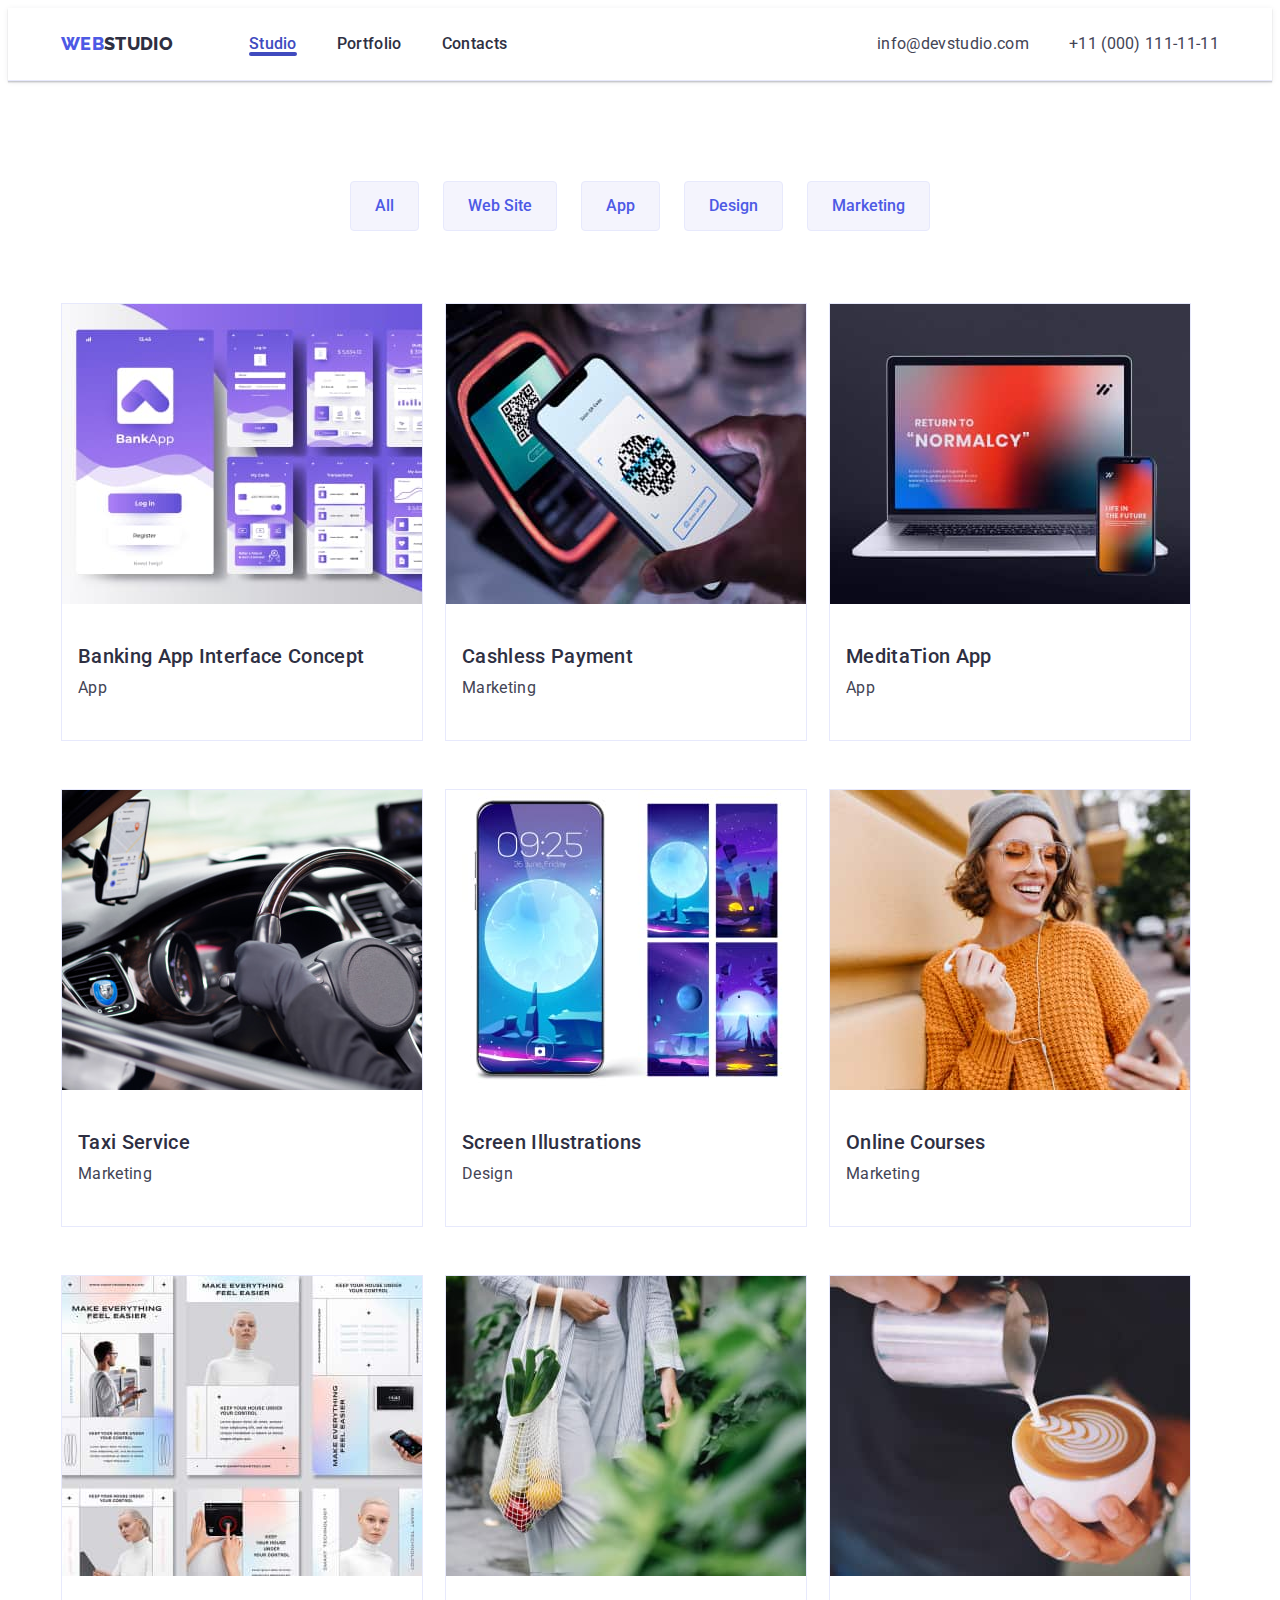
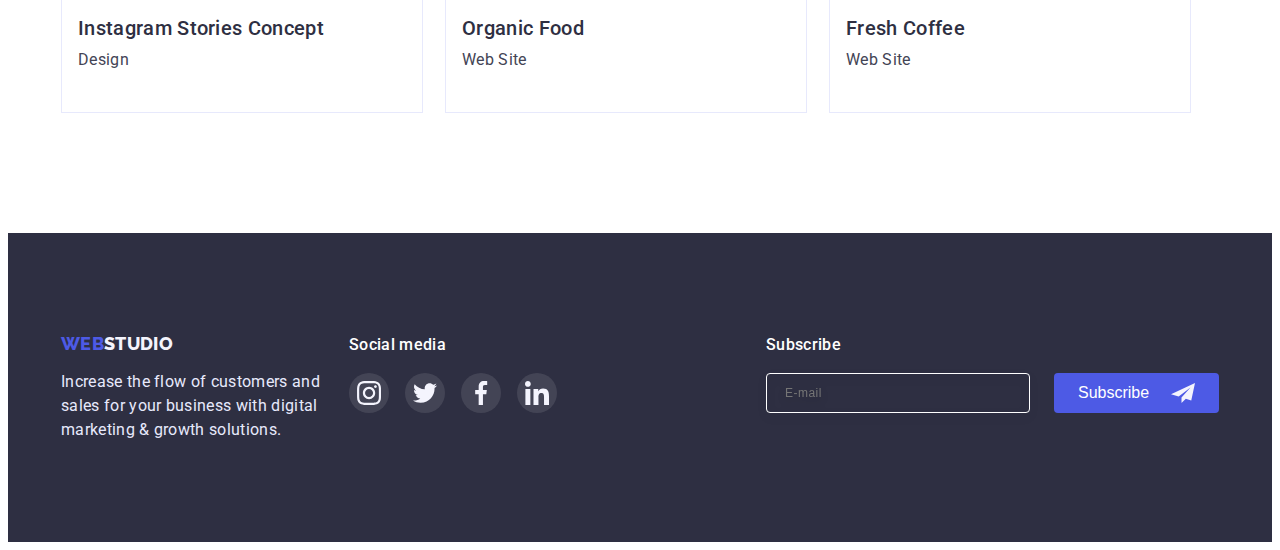
==== commit 62d10513: "portfolio upgraid" ====
--- a/portofolio.html
+++ b/portofolio.html
@@ -55,7 +55,7 @@
           type="button"
           aria-expanded="false"
         >
-          <svg width="40" height="40" aria-label="mobile menu">
+          <svg width="32" height="22" aria-label="mobile menu">
             <use
               class="icon-menu"
               href="./images/icons.svg#icon-menu-burger"
@@ -158,6 +158,10 @@
                 <div class="card-thumb">
                   <img
                     class="portfolio-image"
+                    srcset="
+                      ./images/banking-app.jpg    1x,
+                      ./images/banking-app@2x.jpg 2x
+                    "
                     src="./images/banking-app.jpg"
                     alt="Banking App Interface"
                     width="360"
@@ -181,6 +185,10 @@
                 <div class="card-thumb">
                   <img
                     class="image"
+                    srcset="
+                      ./images/cashless-payment.jpg    1x,
+                      ./images/cashless-payment@2x.jpg 2x
+                    "
                     src="./images/cashless-payment.jpg"
                     alt="Cashless Payment with QR code"
                     width="360"
@@ -205,6 +213,10 @@
                 <div class="card-thumb">
                   <img
                     class="image"
+                    srcset="
+                      ./images/meditation-app.jpg    1x,
+                      ./images/meditation-app@2x.jpg 2x
+                    "
                     src="./images/meditation-app.jpg"
                     alt="Notebook and mobile phone"
                     width="360"
@@ -229,6 +241,10 @@
                 <div class="card-thumb">
                   <img
                     class="image"
+                    srcset="
+                      ./images/taxi-service.jpg    1x,
+                      ./images/taxi-service@2x.jpg 2x
+                    "
                     src="./images/taxi-service.jpg"
                     alt="Driver behind wheel"
                     width="360"
@@ -253,6 +269,10 @@
                 <div class="card-thumb">
                   <img
                     class="image"
+                    srcset="
+                      ./images/screen-illustrations.jpg    1x,
+                      ./images/screen-illustrations@2x.jpg 2x
+                    "
                     src="./images/screen-illustrations.jpg"
                     alt="Variants of screen ilustration with moon"
                     width="360"
@@ -277,6 +297,10 @@
                 <div class="card-thumb">
                   <img
                     class="image"
+                    srcset="
+                      ./images/online-courses.jpg    1x,
+                      ./images/online-courses@2x.jpg 2x
+                    "
                     src="./images/online-courses.jpg"
                     alt="Girl listens sth on the phone"
                     width="360"
@@ -301,6 +325,10 @@
                 <div class="card-thumb">
                   <img
                     class="image"
+                    srcset="
+                      ./images/instagram-stories-concept.jpg    1x,
+                      ./images/instagram-stories-concept@2x.jpg 2x
+                    "
                     src="./images/instagram-stories-concept.jpg"
                     alt="Some photos from instagram"
                     width="360"
@@ -325,6 +353,10 @@
                 <div class="card-thumb">
                   <img
                     class="image"
+                    srcset="
+                      ./images/organic-food.jpg    1x,
+                      ./images/organic-food@2x.jpg 2x
+                    "
                     src="./images/organic-food.jpg"
                     alt="Vegetables in bag"
                     width="360"
@@ -349,6 +381,10 @@
                 <div class="card-thumb">
                   <img
                     class="image"
+                    srcset="
+                      ./images/fresh-coffee.jpg    1x,
+                      ./images/fresh-coffee@2x.jpg 2x
+                    "
                     src="./images/fresh-coffee.jpg"
                     alt="Cap of coffee"
                     width="360"
@@ -418,9 +454,10 @@
             </li>
           </ul>
         </div>
-        <div class="subscribe">
+
+        <form class="subscribe">
           <p class="subtitle">Subscribe</p>
-          <div class="subscribe-form">
+          <div class="subscribe-field">
             <label class="email-label">
               <input
                 class="email-input"
@@ -437,11 +474,12 @@
               </svg>
             </div>
           </div>
-        </div>
+        </form>
       </div>
     </footer>
 
     <!--Scripts-->
+    <script src="./js/menu.js"></script>
     <script src="./js/modal.js"></script>
   </body>
 </html>
--- a/css/styles.css
+++ b/css/styles.css
@@ -73,12 +73,31 @@
 
 /*Header*/
 
+.page-header {
+  padding-top: 24px;
+  padding-bottom: 24px;
+  border-bottom: 1px solid var(--bg-color-light-secondary);
+  box-shadow: 0px 2px 1px rgba(46, 47, 66, 0.08),
+    0px 1px 1px rgba(46, 47, 66, 0.16), 0px 1px 6px rgba(46, 47, 66, 0.08);
+}
+@media screen and (min-width: 768px) and (max-width: 1199px) {
+  .page-header {
+    padding-top: 16px;
+    padding-bottom: 16px;
+  }
+}
+
 /*desktop-menu*/
 .menu-desktop {
   display: flex;
   align-items: center;
   justify-content: space-between;
   width: 100%;
+}
+@media screen and (min-width: 1200px) {
+  .menu-desktop {
+    justify-content: flex-start;
+  }
 }
 @media screen and (max-width: 767px) {
   .nav-desktop,
@@ -86,10 +105,15 @@
     display: none;
   }
 }
-@media screen and (msn-width: 768px) {
+@media screen and (min-width: 768px) {
   .nav-desktop,
   .auth-desktop {
     display: block;
+  }
+}
+@media screen and (min-width: 1200px) {
+  .auth-desktop {
+    margin-left: auto;
   }
 }
 .site-nav,
@@ -100,8 +124,11 @@
   .auth-nav {
     flex-direction: column;
     row-gap: 12px;
-  }
-}
+    padding: 0;
+    margin: 0;
+  }
+}
+
 .site-nav .link {
   position: relative;
   display: block;
@@ -141,6 +168,13 @@
   text-decoration: none;
   transition: color 250ms cubic-bezier(0.4, 0, 0.2, 1);
 }
+@media screen and (min-width: 768px) and (max-width: 1199px) {
+  .auth-nav .link {
+    font-weight: 400;
+    font-size: 12px;
+    line-height: 1.17;
+  }
+}
 .auth-nav .link:focus,
 .auth-nav .link:hover {
   color: var(--text-color-hover);
@@ -155,11 +189,7 @@
   text-transform: uppercase;
   text-decoration: none;
 }
-@media screen and (min-width: 768px) {
-  .logo {
-    margin-right: 120px;
-  }
-}
+
 @media screen and (min-width: 1200px) {
   .logo {
     margin-right: 76px;
@@ -192,8 +222,8 @@
   height: 100%;
   padding: 40px;
   padding-right: 35px;
-  background-color: rgba(46, 47, 66, 0.4);
-  opacity: 0;
+  background-color: var(--bg-color-main);
+  opacity: 1;
   visibility: hidden;
   pointer-events: none;
 
@@ -214,20 +244,16 @@
   }
 }
 .menu-mobile > .container {
-  position: fixed;
-  top: 0;
-  right: 0;
+  min-width: 328px;
+  width: 100%;
   height: 100%;
-  min-width: 328px;
-  max-height: 796px;
   display: flex;
   flex-direction: column;
   justify-content: space-between;
-  background-color: var(--bg-color-main);
-}
-
-.mobile-nav,
-.auth-nav {
+}
+
+.menu-mobile .mobile-nav,
+.menu-mobile .auth-nav {
   padding-top: 40px;
   padding-bottom: 40px;
 }
@@ -277,6 +303,17 @@
   background-size: cover;
   background-position: center;
 }
+@media (min-device-pixel-ratio: 2),
+  (min-resolution: 192dpi),
+  (min-resolution: 2dppx) {
+  .hero-section {
+    background-image: linear-gradient(
+        rgba(46, 47, 66, 0.7),
+        rgba(46, 47, 66, 0.7)
+      ),
+      url(../images/people-office@2x.jpg);
+  }
+}
 
 @media screen and (min-width: 768px) {
   .hero-section {
@@ -356,7 +393,6 @@
 @media screen and (min-width: 768px) {
   .features-list {
     flex-direction: row;
-    /* justify-content: center; */
     flex-wrap: wrap;
     column-gap: 24px;
   }
@@ -719,6 +755,150 @@
 .social-link.inverted:hover,
 .social-link.inverted:focus {
   background-color: var(--bg-color-hover-footer);
+}
+
+/*PORTFOLIO*/
+.portfolio {
+  padding-top: 48px;
+  padding-bottom: 48px;
+}
+@media screen and (min-width: 768px) {
+  .portfolio {
+    padding-top: 64px;
+    padding-bottom: 96px;
+  }
+}
+@media screen and (min-width: 1200px) {
+  .portfolio {
+    padding-top: 100px;
+    padding-bottom: 120px;
+  }
+}
+
+.filters {
+  display: flex;
+  justify-content: flex-start;
+  flex-wrap: wrap;
+  column-gap: 24px;
+  row-gap: 16px;
+  margin-bottom: 48px;
+}
+@media screen and (min-width: 768px) {
+  .filters {
+    display: flex;
+    justify-content: center;
+    flex-wrap: nowrap;
+    margin-bottom: 64px;
+  }
+}
+@media screen and (min-width: 1200px) {
+  .filters {
+    margin-bottom: 72px;
+  }
+}
+
+.filters .button {
+  padding: 12px 24px;
+  background-color: var(--bg-color-light-primary);
+  border: 1px solid var(--bg-color-light-secondary);
+  border-radius: 4px;
+  color: var(--logo-color-accent);
+  font-family: inherit;
+  font-weight: 500;
+  font-size: 16px;
+  line-height: 1.5;
+
+  transition-property: background-color, border-color, color, box-shadow;
+  transition-duration: 250ms;
+  transition-timing-function: cubic-bezier(0.4, 0, 0.2, 1);
+}
+.filters .button:focus,
+.filters .button:hover {
+  background-color: var(--bg-color-hover);
+  border-color: var(--bg-color-hover);
+  box-shadow: 0px 3px 1px rgba(0, 0, 0, 0.1), 0px 2px 1px rgba(0, 0, 0, 0.08),
+    0px 2px 2px rgba(0, 0, 0, 0.12);
+  color: var(--title-color-inverted);
+  cursor: pointer;
+}
+
+.portfolio-list {
+  display: flex;
+  flex-wrap: wrap;
+  column-gap: 24px;
+  row-gap: 48px;
+}
+
+.portfolio-item {
+  width: 100%;
+}
+@media screen and (min-width: 768px) {
+  .portfolio-item {
+    width: 356px;
+  }
+}
+
+@media screen and (min-width: 1200px) {
+  .portfolio-item {
+    width: 360px;
+  }
+}
+
+.portfolio-link {
+  display: block;
+  width: 100%;
+  border: 1px solid var(--bg-color-light-secondary);
+  text-decoration: none;
+
+  transition: box-shadow 250ms cubic-bezier(0.4, 0, 0.2, 1);
+}
+
+.portfolio-link:hover {
+  opacity: 1;
+  box-shadow: 0px 1px 6px rgba(46, 47, 66, 0.08),
+    0px 1px 1px rgba(46, 47, 66, 0.16), 0px 2px 1px rgba(46, 47, 66, 0.08);
+}
+
+.card-thumb {
+  position: relative;
+  overflow: hidden;
+}
+
+.portfolio-image {
+  display: block;
+  width: 100%;
+  border-color: transparent;
+}
+
+.overlay {
+  position: absolute;
+  top: 0;
+  left: 0;
+  width: 100%;
+  height: 100%;
+  transform: translateY(100%);
+
+  padding: 32px 40px;
+  margin-bottom: 0;
+
+  color: var(--logo-color-light);
+  background-color: var(--bg-color-accent);
+
+  opacity: 0;
+
+  transition-property: opacity, transform;
+  transition-duration: 250ms;
+  transition-timing-function: cubic-bezier(0.4, 0, 0.2, 1);
+}
+
+.portfolio-link:hover .overlay,
+.portfolio-link:focus .overlay {
+  transform: translateY(0);
+  opacity: 1;
+}
+
+.portfolio-item .card-label {
+  color: var(--text-color-primary);
 }
 
 /*Modal*/
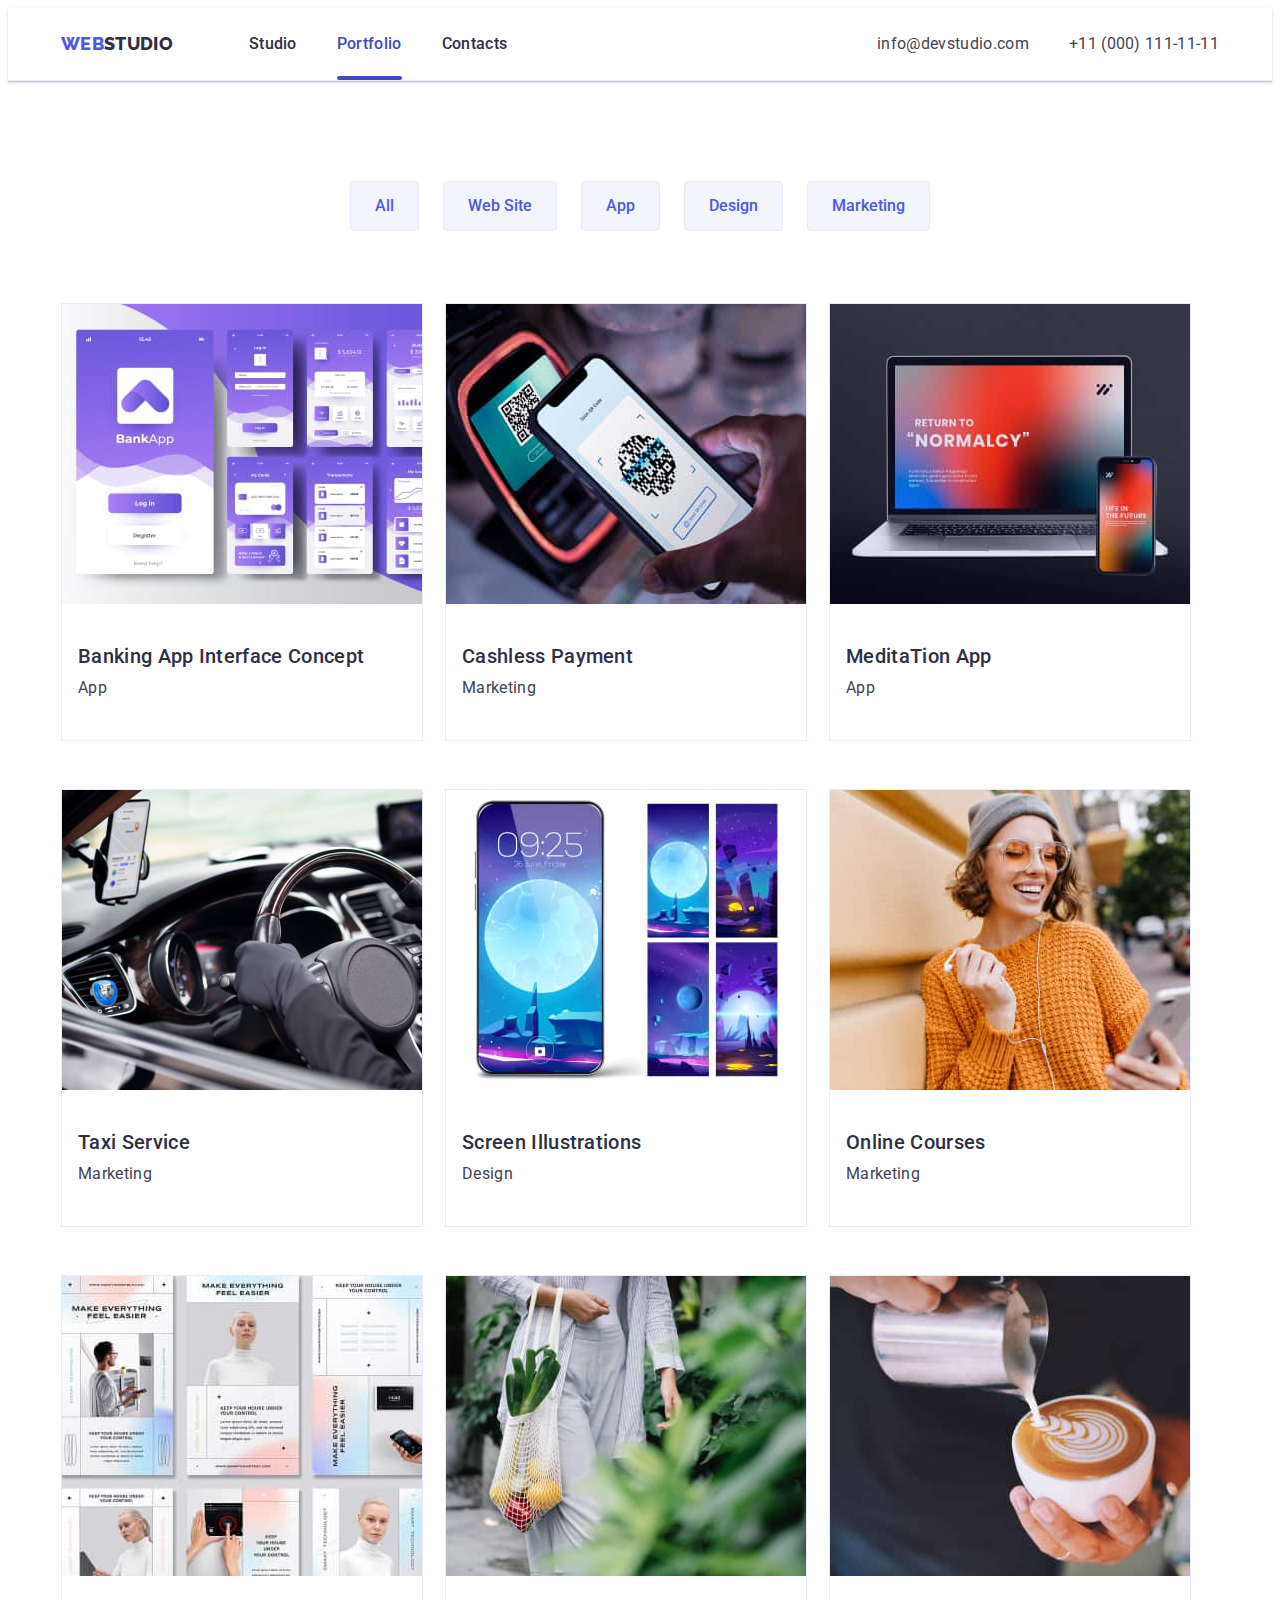
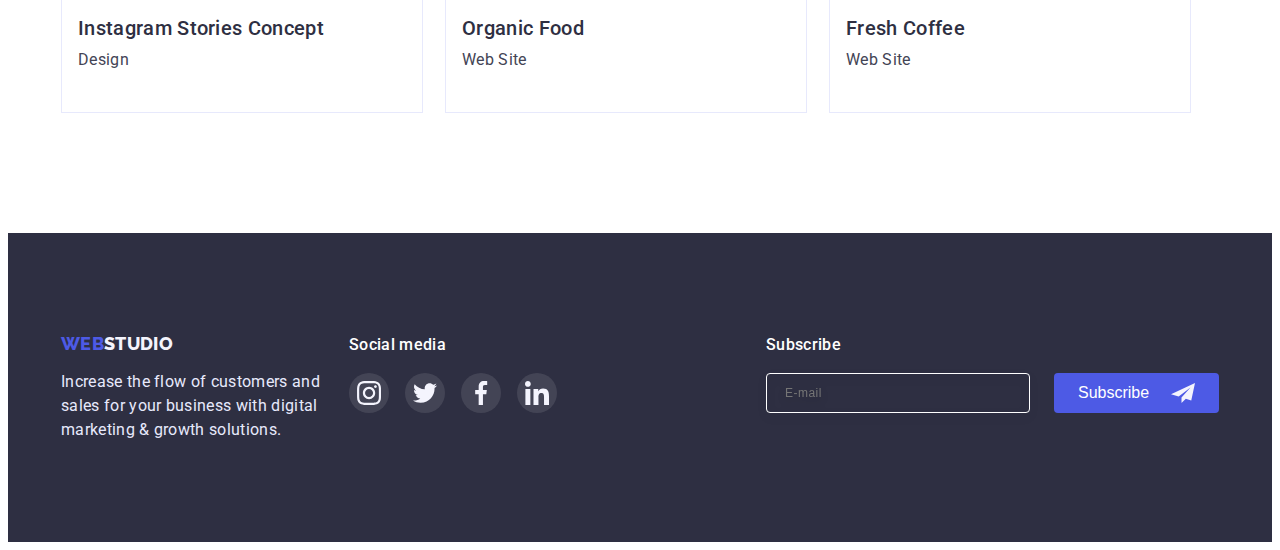
==== commit 4e4f28e5: "change current portfolio" ====
--- a/portofolio.html
+++ b/portofolio.html
@@ -30,10 +30,10 @@
         <nav class="nav-desktop">
           <ul class="site-nav list">
             <li class="item">
-              <a class="link current" href="./index.html">Studio</a>
-            </li>
-            <li class="item">
-              <a class="link" href="./portofolio.html">Portfolio</a>
+              <a class="link" href="./index.html">Studio</a>
+            </li>
+            <li class="item">
+              <a class="link current" href="./portofolio.html">Portfolio</a>
             </li>
             <li class="item"><a class="link" href="">Contacts</a></li>
           </ul>
--- a/css/styles.css
+++ b/css/styles.css
@@ -141,7 +141,7 @@
 }
 .site-nav .link.current::after {
   position: absolute;
-  bottom: 0;
+  bottom: -24px;
   left: 0;
   content: "";
   width: 100%;
